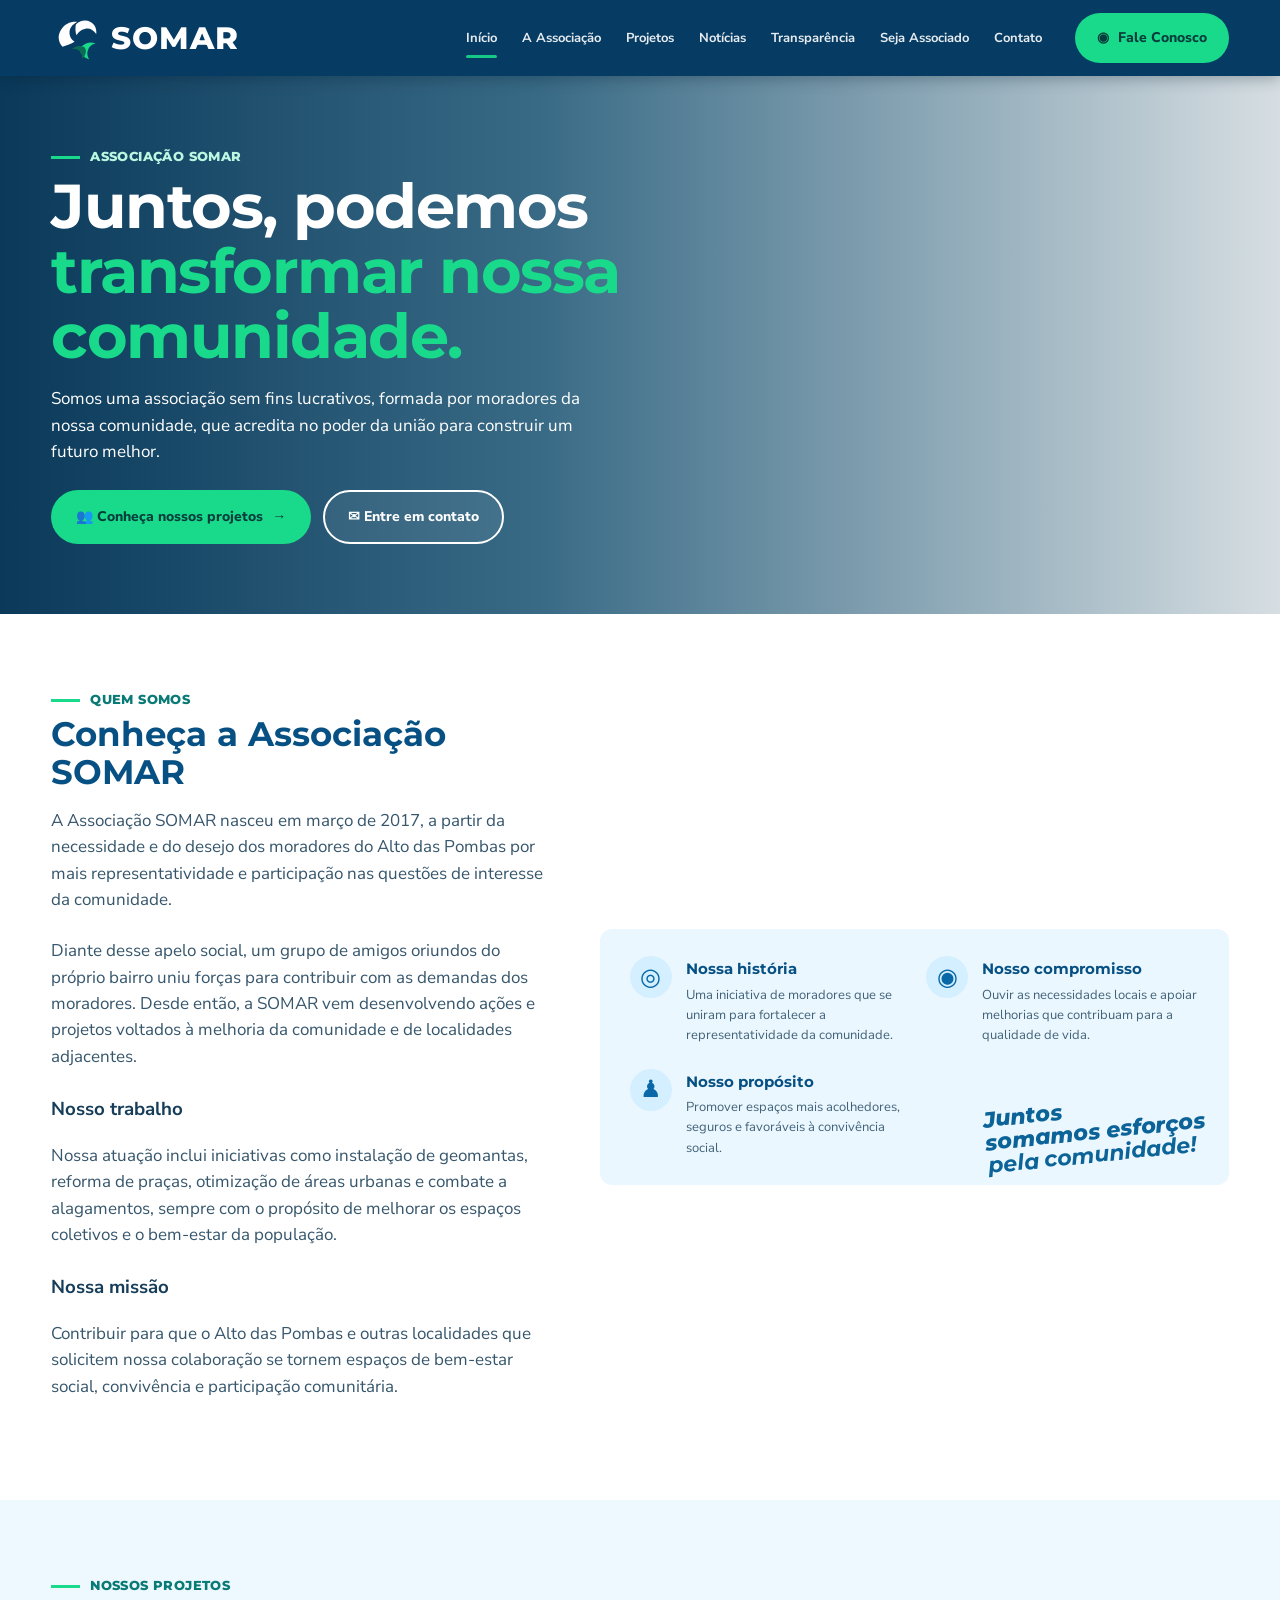
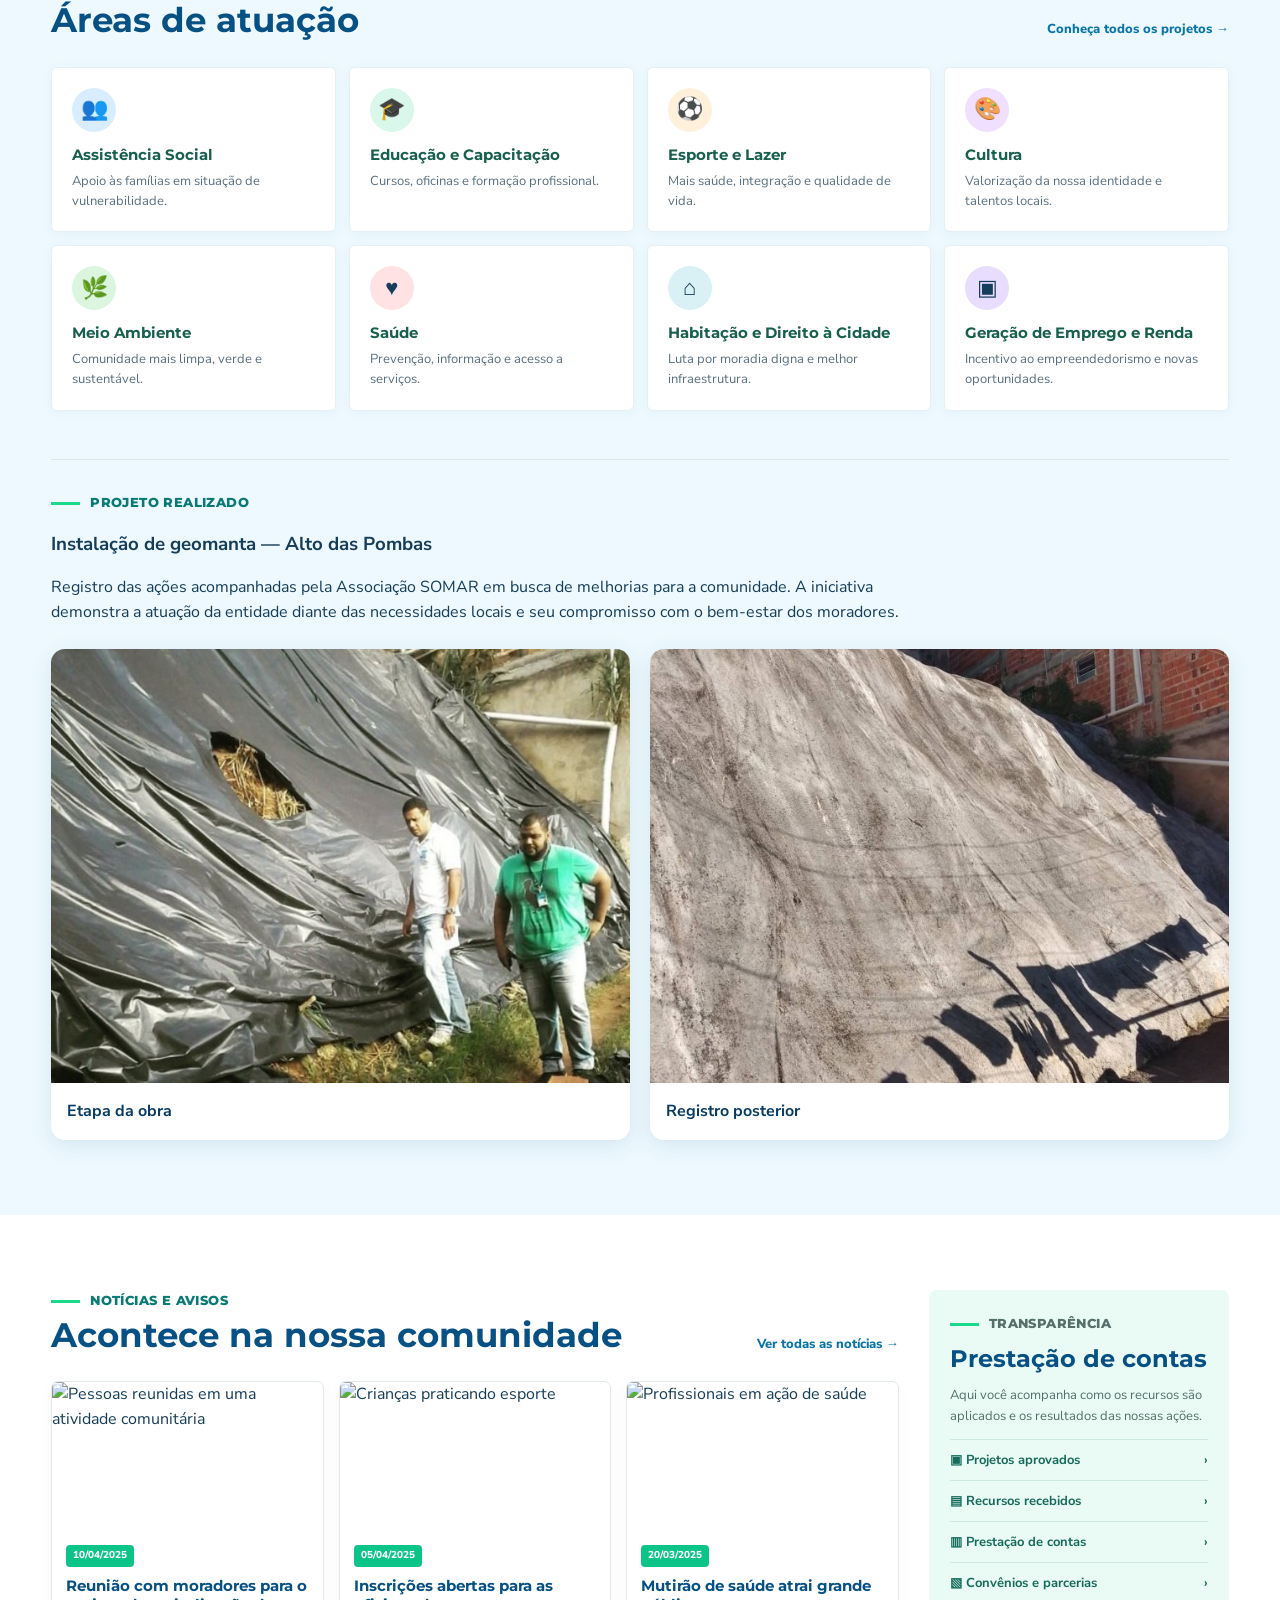
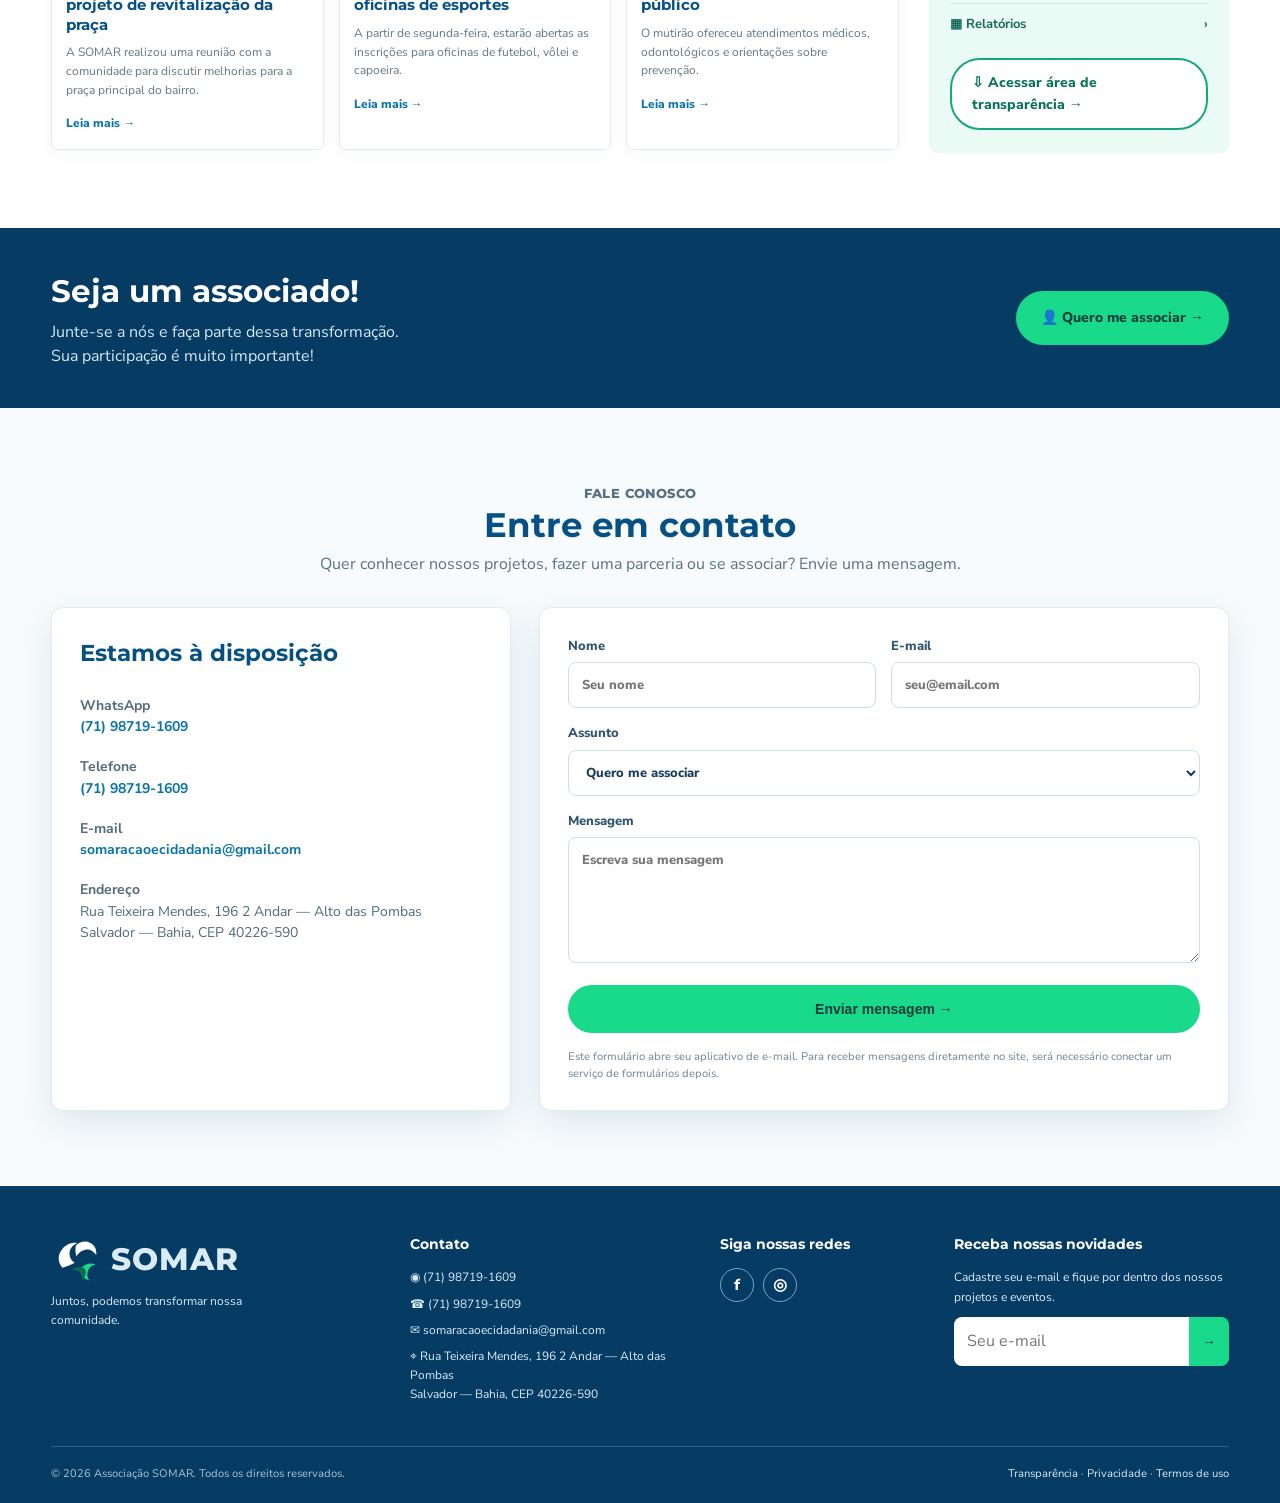
==== index[1].html @ 8355a93c "Add files via upload" ====
<!DOCTYPE html>
<html lang="pt-BR">
<head>
  <meta charset="UTF-8">
  <meta name="viewport" content="width=device-width, initial-scale=1.0">
  <meta name="description" content="Associação SOMAR — juntos, podemos transformar nossa comunidade.">
  <meta name="theme-color" content="#063b63">
  <title>Associação SOMAR | Juntos, podemos transformar nossa comunidade</title>
  <link rel="preconnect" href="https://fonts.googleapis.com">
  <link rel="preconnect" href="https://fonts.gstatic.com" crossorigin>
  <link href="https://fonts.googleapis.com/css2?family=Montserrat:wght@400;500;600;700;800&family=Nunito+Sans:wght@400;600;700;800&display=swap" rel="stylesheet">
  <link rel="stylesheet" href="style.css">
  <style>
    .geomanta-project { margin-top: 3rem; padding-top: 2rem; border-top: 1px solid #dce7e9; }
    .geomanta-project h3 { margin-bottom: .75rem; }
    .geomanta-description { max-width: 850px; margin-bottom: 1.5rem; }
    .geomanta-gallery { display: grid; grid-template-columns: repeat(2, minmax(0, 1fr)); gap: 1.25rem; margin-top: 1.25rem; }
    .geomanta-gallery figure { margin: 0; overflow: hidden; border-radius: 14px; background: #fff; box-shadow: 0 6px 22px rgba(6, 59, 99, .10); }
    .geomanta-gallery img { display: block; width: 100%; aspect-ratio: 4 / 3; object-fit: cover; }
    .geomanta-gallery figcaption { padding: 1rem; font-weight: 700; color: #063b63; }
    @media (max-width: 640px) { .geomanta-gallery { grid-template-columns: 1fr; } }
  </style>
</head>
<body>
  <a class="skip-link" href="#conteudo">Pular para o conteúdo</a>

  <header class="site-header">
    <div class="container nav-wrap">
      <a class="brand" href="#inicio" aria-label="Associação SOMAR - início">
        <span class="brand-mark" aria-hidden="true">
          <svg viewBox="0 0 80 70" role="img">
            <path d="M18 48c-7-8-8-18-2-27 6-9 15-13 25-12-8 4-12 10-12 17 0 6 3 11 8 14-7 4-13 6-19 8Z" fill="#fff"/>
            <path d="M39 13c6-6 15-8 23-4 7 4 10 11 9 19-5-7-11-10-18-8-6 1-10 5-13 10-2-6-2-12-1-17Z" fill="#fff"/>
            <path d="M50 46c6-5 13-6 20-3-6 1-10 5-12 10-2 5-1 10 2 15-8-3-13-8-15-15-1-3 1-5 5-7Z" fill="#19d98a"/>
            <path d="M46 47c-5-1-10 1-13 5 5-1 9 0 12 3 3 3 4 7 4 12 5-5 7-11 5-16-1-3-4-4-8-4Z" fill="#0b6b54"/>
          </svg>
        </span>
        <span class="brand-word">SOMAR</span>
      </a>

      <button class="menu-toggle" type="button" aria-label="Abrir menu" aria-expanded="false">
        <span></span><span></span><span></span>
      </button>

      <nav class="main-nav" aria-label="Navegação principal">
        <a class="active" href="#inicio">Início</a>
        <a href="#associacao">A Associação</a>
        <a href="#projetos">Projetos</a>
        <a href="#noticias">Notícias</a>
        <a href="#transparencia">Transparência</a>
        <a href="#associado">Seja Associado</a>
        <a href="#contato">Contato</a>
      </nav>

      <a class="btn btn-primary nav-whatsapp" href="https://wa.me/5571987191609" target="_blank" rel="noopener">
        <span>◉</span> Fale Conosco
      </a>
    </div>
  </header>

  <main id="conteudo">
    <section id="inicio" class="hero">
      <div class="hero-bg" role="img" aria-label="Pessoas da comunidade juntas"></div>
      <div class="hero-overlay"></div>
      <div class="container hero-content">
        <p class="eyebrow light">ASSOCIAÇÃO SOMAR</p>
        <h1>Juntos, podemos<br><span>transformar nossa comunidade.</span></h1>
        <p class="hero-copy">Somos uma associação sem fins lucrativos, formada por moradores da nossa comunidade, que acredita no poder da união para construir um futuro melhor.</p>
        <div class="hero-actions">
          <a class="btn btn-primary btn-large" href="#projetos">👥 Conheça nossos projetos <span>→</span></a>
          <a class="btn btn-outline-light btn-large" href="#contato">✉ Entre em contato</a>
        </div>
      </div>
    </section>

    <section id="associacao" class="section intro-section">
      <div class="container intro-grid">
        <div class="about-copy">
          <p class="eyebrow">QUEM SOMOS</p>
          <h2>Conheça a Associação SOMAR</h2>
          <p>A Associação SOMAR nasceu em março de 2017, a partir da necessidade e do desejo dos moradores do Alto das Pombas por mais representatividade e participação nas questões de interesse da comunidade.</p>
          <p>Diante desse apelo social, um grupo de amigos oriundos do próprio bairro uniu forças para contribuir com as demandas dos moradores. Desde então, a SOMAR vem desenvolvendo ações e projetos voltados à melhoria da comunidade e de localidades adjacentes.</p>
          <h3>Nosso trabalho</h3>
          <p>Nossa atuação inclui iniciativas como instalação de geomantas, reforma de praças, otimização de áreas urbanas e combate a alagamentos, sempre com o propósito de melhorar os espaços coletivos e o bem-estar da população.</p>
          <h3>Nossa missão</h3>
          <p>Contribuir para que o Alto das Pombas e outras localidades que solicitem nossa colaboração se tornem espaços de bem-estar social, convivência e participação comunitária.</p>
        </div>

        <div class="mission-card">
          <div class="mission-item">
            <div class="icon-circle">◎</div>
            <div><h3>Nossa história</h3><p>Uma iniciativa de moradores que se uniram para fortalecer a representatividade da comunidade.</p></div>
          </div>
          <div class="mission-item">
            <div class="icon-circle">◉</div>
            <div><h3>Nosso compromisso</h3><p>Ouvir as necessidades locais e apoiar melhorias que contribuam para a qualidade de vida.</p></div>
          </div>
          <div class="mission-item">
            <div class="icon-circle">♟</div>
            <div><h3>Nosso propósito</h3><p>Promover espaços mais acolhedores, seguros e favoráveis à convivência social.</p></div>
          </div>
          <div class="slogan">Juntos<br>somamos esforços<br><strong>pela comunidade!</strong></div>
        </div>
      </div>
    </section>

    <section id="projetos" class="section projects-section">
      <div class="container">
        <div class="section-heading">
          <div><p class="eyebrow">NOSSOS PROJETOS</p><h2>Áreas de atuação</h2></div>
          <a href="#contato" class="text-link">Conheça todos os projetos →</a>
        </div>

        <div class="projects-grid">
          <article class="project-card"><div class="project-icon blue">👥</div><h3>Assistência Social</h3><p>Apoio às famílias em situação de vulnerabilidade.</p></article>
          <article class="project-card"><div class="project-icon green">🎓</div><h3>Educação e Capacitação</h3><p>Cursos, oficinas e formação profissional.</p></article>
          <article class="project-card"><div class="project-icon orange">⚽</div><h3>Esporte e Lazer</h3><p>Mais saúde, integração e qualidade de vida.</p></article>
          <article class="project-card"><div class="project-icon purple">🎨</div><h3>Cultura</h3><p>Valorização da nossa identidade e talentos locais.</p></article>
          <article class="project-card"><div class="project-icon leaf">🌿</div><h3>Meio Ambiente</h3><p>Comunidade mais limpa, verde e sustentável.</p></article>
          <article class="project-card"><div class="project-icon red">♥</div><h3>Saúde</h3><p>Prevenção, informação e acesso a serviços.</p></article>
          <article class="project-card"><div class="project-icon teal">⌂</div><h3>Habitação e Direito à Cidade</h3><p>Luta por moradia digna e melhor infraestrutura.</p></article>
          <article class="project-card"><div class="project-icon violet">▣</div><h3>Geração de Emprego e Renda</h3><p>Incentivo ao empreendedorismo e novas oportunidades.</p></article>
        </div>

        <div class="geomanta-project">
          <p class="eyebrow">PROJETO REALIZADO</p>
          <h3>Instalação de geomanta — Alto das Pombas</h3>
          <p class="geomanta-description">Registro das ações acompanhadas pela Associação SOMAR em busca de melhorias para a comunidade. A iniciativa demonstra a atuação da entidade diante das necessidades locais e seu compromisso com o bem-estar dos moradores.</p>
          <div class="geomanta-gallery">
            <figure>
              <img src="geomanta-etapa-1.jpg" alt="Etapa da obra de instalação de geomanta no Alto das Pombas" loading="lazy">
              <figcaption>Etapa da obra</figcaption>
            </figure>
            <figure>
              <img src="geomanta-etapa-2.jpg" alt="Registro posterior da obra de instalação de geomanta no Alto das Pombas" loading="lazy">
              <figcaption>Registro posterior</figcaption>
            </figure>
          </div>
        </div>
      </div>
    </section>

    <section id="noticias" class="section news-section">
      <div class="container news-layout">
        <div class="news-main">
          <div class="section-heading"><div><p class="eyebrow">NOTÍCIAS E AVISOS</p><h2>Acontece na nossa comunidade</h2></div><a class="text-link" href="#noticias">Ver todas as notícias →</a></div>
          <div class="news-grid">
            <article class="news-card">
              <img src="https://images.unsplash.com/photo-1529156069898-49953e39b3ac?auto=format&fit=crop&w=900&q=80" alt="Pessoas reunidas em uma atividade comunitária">
              <div class="news-body"><time datetime="2025-04-10">10/04/2025</time><h3>Reunião com moradores para o projeto de revitalização da praça</h3><p>A SOMAR realizou uma reunião com a comunidade para discutir melhorias para a praça principal do bairro.</p><a href="#contato">Leia mais →</a></div>
            </article>
            <article class="news-card">
              <img src="https://images.unsplash.com/photo-1553778263-73a83bab9b0c?auto=format&fit=crop&w=900&q=80" alt="Crianças praticando esporte">
              <div class="news-body"><time datetime="2025-04-05">05/04/2025</time><h3>Inscrições abertas para as oficinas de esportes</h3><p>A partir de segunda-feira, estarão abertas as inscrições para oficinas de futebol, vôlei e capoeira.</p><a href="#contato">Leia mais →</a></div>
            </article>
            <article class="news-card">
              <img src="https://images.unsplash.com/photo-1576091160399-112ba8d25d1d?auto=format&fit=crop&w=900&q=80" alt="Profissionais em ação de saúde">
              <div class="news-body"><time datetime="2025-03-20">20/03/2025</time><h3>Mutirão de saúde atrai grande público</h3><p>O mutirão ofereceu atendimentos médicos, odontológicos e orientações sobre prevenção.</p><a href="#contato">Leia mais →</a></div>
            </article>
          </div>
        </div>

        <aside id="transparencia" class="transparency">
          <p class="eyebrow">TRANSPARÊNCIA</p>
          <h2>Prestação de contas</h2>
          <p>Aqui você acompanha como os recursos são aplicados e os resultados das nossas ações.</p>
          <a href="#contato">▣ Projetos aprovados <span>›</span></a>
          <a href="#contato">▤ Recursos recebidos <span>›</span></a>
          <a href="#contato">▥ Prestação de contas <span>›</span></a>
          <a href="#contato">▧ Convênios e parcerias <span>›</span></a>
          <a href="#contato">▦ Relatórios <span>›</span></a>
          <a class="btn btn-outline green-btn" href="#contato">⇩ Acessar área de transparência →</a>
        </aside>
      </div>
    </section>

    <section id="associado" class="join-banner">
      <div class="join-photo" aria-hidden="true"></div>
      <div class="container join-content">
        <div><h2>Seja um associado!</h2><p>Junte-se a nós e faça parte dessa transformação.<br>Sua participação é muito importante!</p></div>
        <a class="btn btn-primary btn-large" href="#contato">👤 Quero me associar →</a>
      </div>
    </section>

    <section id="contato" class="section contact-section">
      <div class="container">
        <div class="section-heading centered"><div><p class="eyebrow">FALE CONOSCO</p><h2>Entre em contato</h2><p>Quer conhecer nossos projetos, fazer uma parceria ou se associar? Envie uma mensagem.</p></div></div>
        <div class="contact-grid">
          <div class="contact-info">
            <h3>Estamos à disposição</h3>
            <p><strong>WhatsApp</strong><br><a href="https://wa.me/5571987191609" target="_blank" rel="noopener">(71) 98719-1609</a></p>
            <p><strong>Telefone</strong><br><a href="tel:+5571987191609">(71) 98719-1609</a></p>
            <p><strong>E-mail</strong><br><a href="mailto:somaracaoecidadania@gmail.com">somaracaoecidadania@gmail.com</a></p>
            <p><strong>Endereço</strong><br>Rua Teixeira Mendes, 196 2 Andar — Alto das Pombas<br>Salvador — Bahia, CEP 40226-590</p>
          </div>
          <form class="contact-form" id="contactForm">
            <label>Nome<input name="nome" type="text" required placeholder="Seu nome"></label>
            <label>E-mail<input name="email" type="email" required placeholder="seu@email.com"></label>
            <label>Assunto<select name="assunto"><option>Quero me associar</option><option>Conhecer projetos</option><option>Parceria</option><option>Imprensa</option><option>Outro assunto</option></select></label>
            <label>Mensagem<textarea name="mensagem" rows="5" required placeholder="Escreva sua mensagem"></textarea></label>
            <button class="btn btn-primary btn-large" type="submit">Enviar mensagem →</button>
            <p class="form-note">Este formulário abre seu aplicativo de e-mail. Para receber mensagens diretamente no site, será necessário conectar um serviço de formulários depois.</p>
          </form>
        </div>
      </div>
    </section>
  </main>

  <footer class="site-footer">
    <div class="container footer-grid">
      <div class="footer-brand">
        <a class="brand" href="#inicio"><span class="brand-mark"><svg viewBox="0 0 80 70"><path d="M18 48c-7-8-8-18-2-27 6-9 15-13 25-12-8 4-12 10-12 17 0 6 3 11 8 14-7 4-13 6-19 8Z" fill="#fff"/><path d="M39 13c6-6 15-8 23-4 7 4 10 11 9 19-5-7-11-10-18-8-6 1-10 5-13 10-2-6-2-12-1-17Z" fill="#fff"/><path d="M50 46c6-5 13-6 20-3-6 1-10 5-12 10-2 5-1 10 2 15-8-3-13-8-15-15-1-3 1-5 5-7Z" fill="#19d98a"/><path d="M46 47c-5-1-10 1-13 5 5-1 9 0 12 3 3 3 4 7 4 12 5-5 7-11 5-16-1-3-4-4-8-4Z" fill="#0b6b54"/></svg></span><span class="brand-word">SOMAR</span></a>
        <p>Juntos, podemos transformar nossa comunidade.</p>
      </div>
      <div><h4>Contato</h4><p>◉ <a href="https://wa.me/5571987191609" target="_blank" rel="noopener">(71) 98719-1609</a></p><p>☎ <a href="tel:+5571987191609">(71) 98719-1609</a></p><p>✉ <a href="mailto:somaracaoecidadania@gmail.com">somaracaoecidadania@gmail.com</a></p><p>⌖ Rua Teixeira Mendes, 196 2 Andar — Alto das Pombas<br>Salvador — Bahia, CEP 40226-590</p></div>
      <div><h4>Siga nossas redes</h4><div class="socials"><a href="https://www.facebook.com/somar.altodaspombas" target="_blank" rel="noopener" aria-label="Facebook">f</a><a href="https://www.instagram.com/somaracaoecidadania/" target="_blank" rel="noopener" aria-label="Instagram">◎</a></div></div>
      <div><h4>Receba nossas novidades</h4><p>Cadastre seu e-mail e fique por dentro dos nossos projetos e eventos.</p><form class="newsletter" id="newsletter"><input type="email" required placeholder="Seu e-mail"><button type="submit" aria-label="Cadastrar">→</button></form></div>
    </div>
    <div class="container footer-bottom"><span>© <span id="year"></span> Associação SOMAR. Todos os direitos reservados.</span><span><a href="#">Transparência</a> · <a href="#">Privacidade</a> · <a href="#">Termos de uso</a></span></div>
  </footer>

  <script src="script.js"></script>
</body>
</html>
---- style.css ----
:root{
  --navy:#063b63;--navy2:#082f50;--blue:#0868a8;--green:#19d98a;--green2:#0cb875;
  --sky:#eaf7ff;--text:#163d59;--muted:#587286;--white:#fff;--line:#d8e7ee;
  --shadow:0 12px 35px rgba(4,46,76,.10);--radius:14px;
}
*{box-sizing:border-box}html{scroll-behavior:smooth}body{margin:0;font-family:"Nunito Sans",Arial,sans-serif;color:var(--text);background:#fff;line-height:1.55}a{color:inherit;text-decoration:none}img{display:block;max-width:100%}.container{width:min(1180px,92%);margin:auto}
.skip-link{position:fixed;left:15px;top:-60px;background:#fff;padding:10px 14px;z-index:1000}.skip-link:focus{top:10px}
.site-header{height:76px;background:var(--navy);color:#fff;position:sticky;top:0;z-index:50;box-shadow:0 2px 15px #001c2d55}.nav-wrap{height:76px;display:flex;align-items:center;gap:28px}.brand{display:flex;align-items:center;gap:9px;flex-shrink:0}.brand-mark{width:51px;height:51px;display:inline-flex}.brand-mark svg{width:100%;height:100%}.brand-word{font-family:Montserrat,sans-serif;font-size:31px;font-weight:800;letter-spacing:1px}.main-nav{display:flex;align-items:center;justify-content:center;gap:25px;margin-left:auto}.main-nav a{font-size:13px;font-weight:700;opacity:.9;padding:27px 0;position:relative;white-space:nowrap}.main-nav a:after{content:"";position:absolute;left:0;right:0;bottom:17px;height:3px;border-radius:3px;background:var(--green);transform:scaleX(0);transition:.2s}.main-nav a:hover:after,.main-nav a.active:after{transform:scaleX(1)}.nav-whatsapp{margin-left:5px;white-space:nowrap}.menu-toggle{display:none;background:none;border:0;color:#fff;width:42px;height:42px}.menu-toggle span{display:block;width:24px;height:2px;background:#fff;margin:5px auto}
.btn{display:inline-flex;align-items:center;justify-content:center;gap:9px;border-radius:30px;padding:12px 20px;font-weight:800;font-size:14px;transition:.2s;border:2px solid transparent;cursor:pointer}.btn:hover{transform:translateY(-2px)}.btn-primary{background:var(--green);color:#063d3c}.btn-primary:hover{background:#35e59c}.btn-outline{border-color:#0b5d8d;color:#075078;background:#fff}.btn-outline-light{border-color:#fff;color:#fff;background:#ffffff12}.btn-large{padding:14px 23px}
.hero{min-height:520px;position:relative;display:flex;align-items:center;color:#fff;overflow:hidden}.hero-bg{position:absolute;inset:0;background-image:url("https://images.unsplash.com/photo-1531206715517-5c0ba140b2b8?auto=format&fit=crop&w=1900&q=85");background-size:cover;background-position:center}.hero-overlay{position:absolute;inset:0;background:linear-gradient(90deg,rgba(0,49,83,.96) 0%,rgba(0,64,99,.78) 42%,rgba(0,50,75,.16) 100%)}.hero-content{position:relative;padding:70px 0;z-index:1}.eyebrow{font-family:Montserrat,sans-serif;font-size:13px;font-weight:800;letter-spacing:.4px;color:#0a7a76;margin:0 0 7px}.eyebrow:before{content:"";display:inline-block;width:29px;height:3px;background:var(--green);vertical-align:middle;margin-right:10px}.eyebrow.light{color:#b9f7e1}.hero h1{font-family:Montserrat,sans-serif;font-size:clamp(39px,5vw,62px);line-height:1.05;margin:8px 0 17px;max-width:700px;letter-spacing:-1.5px}.hero h1 span{color:var(--green)}.hero-copy{font-size:17px;max-width:570px;margin:0 0 25px}.hero-actions{display:flex;gap:12px;flex-wrap:wrap}
.section{padding:75px 0}.intro-section{background:#fff}.intro-grid{display:grid;grid-template-columns:1fr 1.25fr;gap:45px;align-items:center}.about-copy h2,.section h2{font-family:Montserrat,sans-serif;color:#075083;font-size:34px;line-height:1.1;margin:5px 0 16px}.about-copy>p:not(.eyebrow){font-size:17px;color:#36566c;max-width:520px;margin-bottom:25px}.mission-card{background:#eaf7ff;border-radius:12px;padding:27px 30px;display:grid;grid-template-columns:1fr 1fr;gap:24px;position:relative;overflow:hidden}.mission-item{display:flex;gap:14px}.icon-circle{width:42px;height:42px;border-radius:50%;background:#d4efff;color:#0968a7;display:grid;place-items:center;font-size:24px;flex-shrink:0}.mission-item h3{font-family:Montserrat,sans-serif;color:#075083;font-size:15px;margin:1px 0 4px}.mission-item p{font-size:13px;color:#426278;margin:0}.slogan{font-family:"Montserrat",sans-serif;font-style:italic;font-weight:800;color:#0c6397;font-size:22px;position:absolute;right:23px;bottom:18px;transform:rotate(-6deg);line-height:1.05}
.projects-section{background:#edf9ff}.section-heading{display:flex;align-items:end;justify-content:space-between;gap:20px;margin-bottom:27px}.section-heading h2{margin:4px 0 0}.text-link{font-size:13px;color:#0874aa;font-weight:800;white-space:nowrap}.projects-grid{display:grid;grid-template-columns:repeat(4,1fr);gap:13px}.project-card{background:#fff;border-radius:6px;padding:20px;min-height:155px;box-shadow:0 2px 12px #083d5b0b;border:1px solid #e6f0f4}.project-icon{width:44px;height:44px;border-radius:50%;display:grid;place-items:center;font-size:22px;margin-bottom:11px}.project-icon.blue{background:#d8edff}.project-icon.green{background:#d9f7ea}.project-icon.orange{background:#fff0dc}.project-icon.purple{background:#f0dfff}.project-icon.leaf{background:#dcf5df}.project-icon.red{background:#ffe2e3}.project-icon.teal{background:#d9f1f4}.project-icon.violet{background:#e8dcff}.project-card h3{margin:0 0 5px;font-family:Montserrat,sans-serif;font-size:15px;color:#17604d}.project-card p{margin:0;font-size:13px;color:#5a7080}
.news-section{background:#fff}.news-layout{display:grid;grid-template-columns:1fr 300px;gap:30px}.news-grid{display:grid;grid-template-columns:repeat(3,1fr);gap:15px}.news-card{border:1px solid #e2e9ed;border-radius:7px;overflow:hidden;background:#fff;box-shadow:0 5px 15px #123e5309}.news-card img{height:145px;width:100%;object-fit:cover}.news-body{padding:14px}.news-body time{display:inline-block;background:#0cc487;color:#fff;border-radius:4px;padding:3px 7px;font-size:10px;font-weight:800}.news-body h3{font-family:Montserrat,sans-serif;color:#075083;font-size:15px;line-height:1.3;margin:9px 0}.news-body p{font-size:12px;color:#617787;margin:0 0 11px}.news-body a{font-size:12px;color:#0873a8;font-weight:800}.transparency{background:#e9fbf4;border-radius:8px;padding:23px 21px;align-self:start}.transparency h2{font-size:24px;margin:3px 0 10px}.transparency>p{font-size:13px;color:#55706b;margin-bottom:13px}.transparency>a:not(.btn){display:flex;justify-content:space-between;border-top:1px solid #cde9dd;padding:10px 0;font-size:13px;font-weight:700;color:#176b5c}.transparency .green-btn{width:100%;margin-top:14px;color:#08725b;border-color:#15a87c}
.join-banner{background:var(--navy);color:#fff;position:relative;overflow:hidden}.join-photo{position:absolute;inset:0;background:url("https://images.unsplash.com/photo-1556761175-b413da4baf72?auto=format&fit=crop&w=1800&q=80") center/cover;opacity:.24}.join-content{position:relative;min-height:180px;display:flex;align-items:center;justify-content:space-between;gap:25px}.join-content h2{font-family:Montserrat,sans-serif;font-size:31px;margin:0 0 5px}.join-content p{margin:0;color:#d5e8f3}
.contact-section{background:#f7fbfd}.centered{justify-content:center;text-align:center}.centered .eyebrow:before{display:none}.centered h2{margin-bottom:8px}.centered p{margin:0 auto;color:#5c7180}.contact-grid{display:grid;grid-template-columns:.8fr 1.2fr;gap:28px;margin-top:30px}.contact-info,.contact-form{background:#fff;border:1px solid #e0ebf0;border-radius:12px;padding:28px;box-shadow:var(--shadow)}.contact-info h3{font-family:Montserrat,sans-serif;color:#075083;font-size:23px;margin-top:0}.contact-info p{font-size:14px;margin:18px 0;color:#526b7b}.contact-info a{color:#0873a8;font-weight:700}.contact-form{display:grid;grid-template-columns:1fr 1fr;gap:15px}.contact-form label{font-size:13px;font-weight:800;color:#2e556b}.contact-form label:nth-of-type(3),.contact-form label:nth-of-type(4),.contact-form button,.form-note{grid-column:1/-1}.contact-form input,.contact-form select,.contact-form textarea,.newsletter input{width:100%;margin-top:6px;border:1px solid #cbdde6;border-radius:8px;padding:12px 13px;font:inherit;color:var(--text);background:#fff;outline:none}.contact-form input:focus,.contact-form select:focus,.contact-form textarea:focus{border-color:#10ad7b;box-shadow:0 0 0 3px #10ad7b1c}.contact-form textarea{resize:vertical}.form-note{font-size:11px;color:#71828d;margin:0}
.site-footer{background:#063b63;color:#d9ebf5;padding:48px 0 20px}.footer-grid{display:grid;grid-template-columns:1.3fr 1.1fr .8fr 1.1fr;gap:35px}.footer-brand p{max-width:250px}.site-footer h4{font-family:Montserrat,sans-serif;color:#fff;margin:0 0 13px;font-size:14px}.site-footer p{font-size:12px;line-height:1.6;margin:7px 0}.socials{display:flex;gap:9px}.socials a{width:34px;height:34px;border:1px solid #76a6bf;border-radius:50%;display:grid;place-items:center;color:#fff;font-weight:800}.newsletter{display:flex;margin-top:10px}.newsletter input{border-radius:8px 0 0 8px;border:0;margin:0}.newsletter button{width:45px;border:0;background:var(--green);color:#063b63;font-weight:900;border-radius:0 8px 8px 0}.footer-bottom{border-top:1px solid #2d6080;margin-top:35px;padding-top:18px;display:flex;justify-content:space-between;gap:15px;font-size:11px;color:#a9c5d4}.footer-bottom a{color:#d9ebf5}

@media(max-width:1050px){.main-nav{gap:14px}.main-nav a{font-size:11px}.nav-wrap{gap:14px}.nav-whatsapp{font-size:11px;padding:10px 14px}.projects-grid{grid-template-columns:repeat(2,1fr)}}
@media(max-width:800px){.site-header,.nav-wrap{height:68px}.nav-wrap{position:relative}.main-nav{display:none;position:absolute;top:68px;left:0;right:0;background:var(--navy2);padding:12px 5%;flex-direction:column;align-items:stretch;gap:0;box-shadow:0 15px 25px #001d2d44}.main-nav.open{display:flex}.main-nav a{padding:13px 0;font-size:14px}.main-nav a:after{bottom:6px}.nav-whatsapp{display:none}.menu-toggle{display:block;margin-left:auto}.brand-word{font-size:26px}.brand-mark{width:43px;height:43px}.hero{min-height:610px}.hero-content{padding:90px 0}.hero h1{font-size:42px}.intro-grid,.news-layout,.contact-grid{grid-template-columns:1fr}.mission-card{grid-template-columns:1fr}.slogan{display:none}.news-grid{grid-template-columns:1fr 1fr}.footer-grid{grid-template-columns:1fr 1fr}}
@media(max-width:560px){.hero h1{font-size:35px}.hero-copy{font-size:15px}.hero-actions{flex-direction:column;align-items:stretch}.hero-actions .btn{width:100%}.section{padding:55px 0}.section-heading{align-items:flex-start;flex-direction:column}.projects-grid,.news-grid,.footer-grid,.contact-form{grid-template-columns:1fr}.contact-form label,.contact-form button,.form-note{grid-column:auto}.join-content{padding:38px 0;flex-direction:column;align-items:flex-start}.footer-bottom{flex-direction:column}.about-copy h2,.section h2{font-size:29px}}

.project-feature{margin-top:34px;padding:26px;background:#fff;border:1px solid #dcebf0;border-radius:10px;box-shadow:0 2px 12px #083d5b0b}.project-feature-heading{max-width:820px;margin-bottom:20px}.project-feature-heading h3{font-family:Montserrat,sans-serif;color:#17604d;font-size:22px;margin:6px 0 10px}.project-feature-heading p:last-child{color:#5a7080;font-size:14px;line-height:1.75;margin:0}.project-feature-photos{display:grid;grid-template-columns:repeat(2,minmax(0,1fr));gap:16px}.project-feature-photos figure{margin:0;overflow:hidden;border-radius:8px;background:#edf3f5}.project-feature-photos img{display:block;width:100%;height:320px;object-fit:cover}
.project-feature-photos figcaption{padding:10px 12px;font-size:14px;font-weight:600;color:#174c59}
@media(max-width:560px){.project-feature{padding:17px}.project-feature-photos{grid-template-columns:1fr}.project-feature-photos img{height:auto;aspect-ratio:1/1;object-fit:cover}.project-feature-heading h3{font-size:19px}}
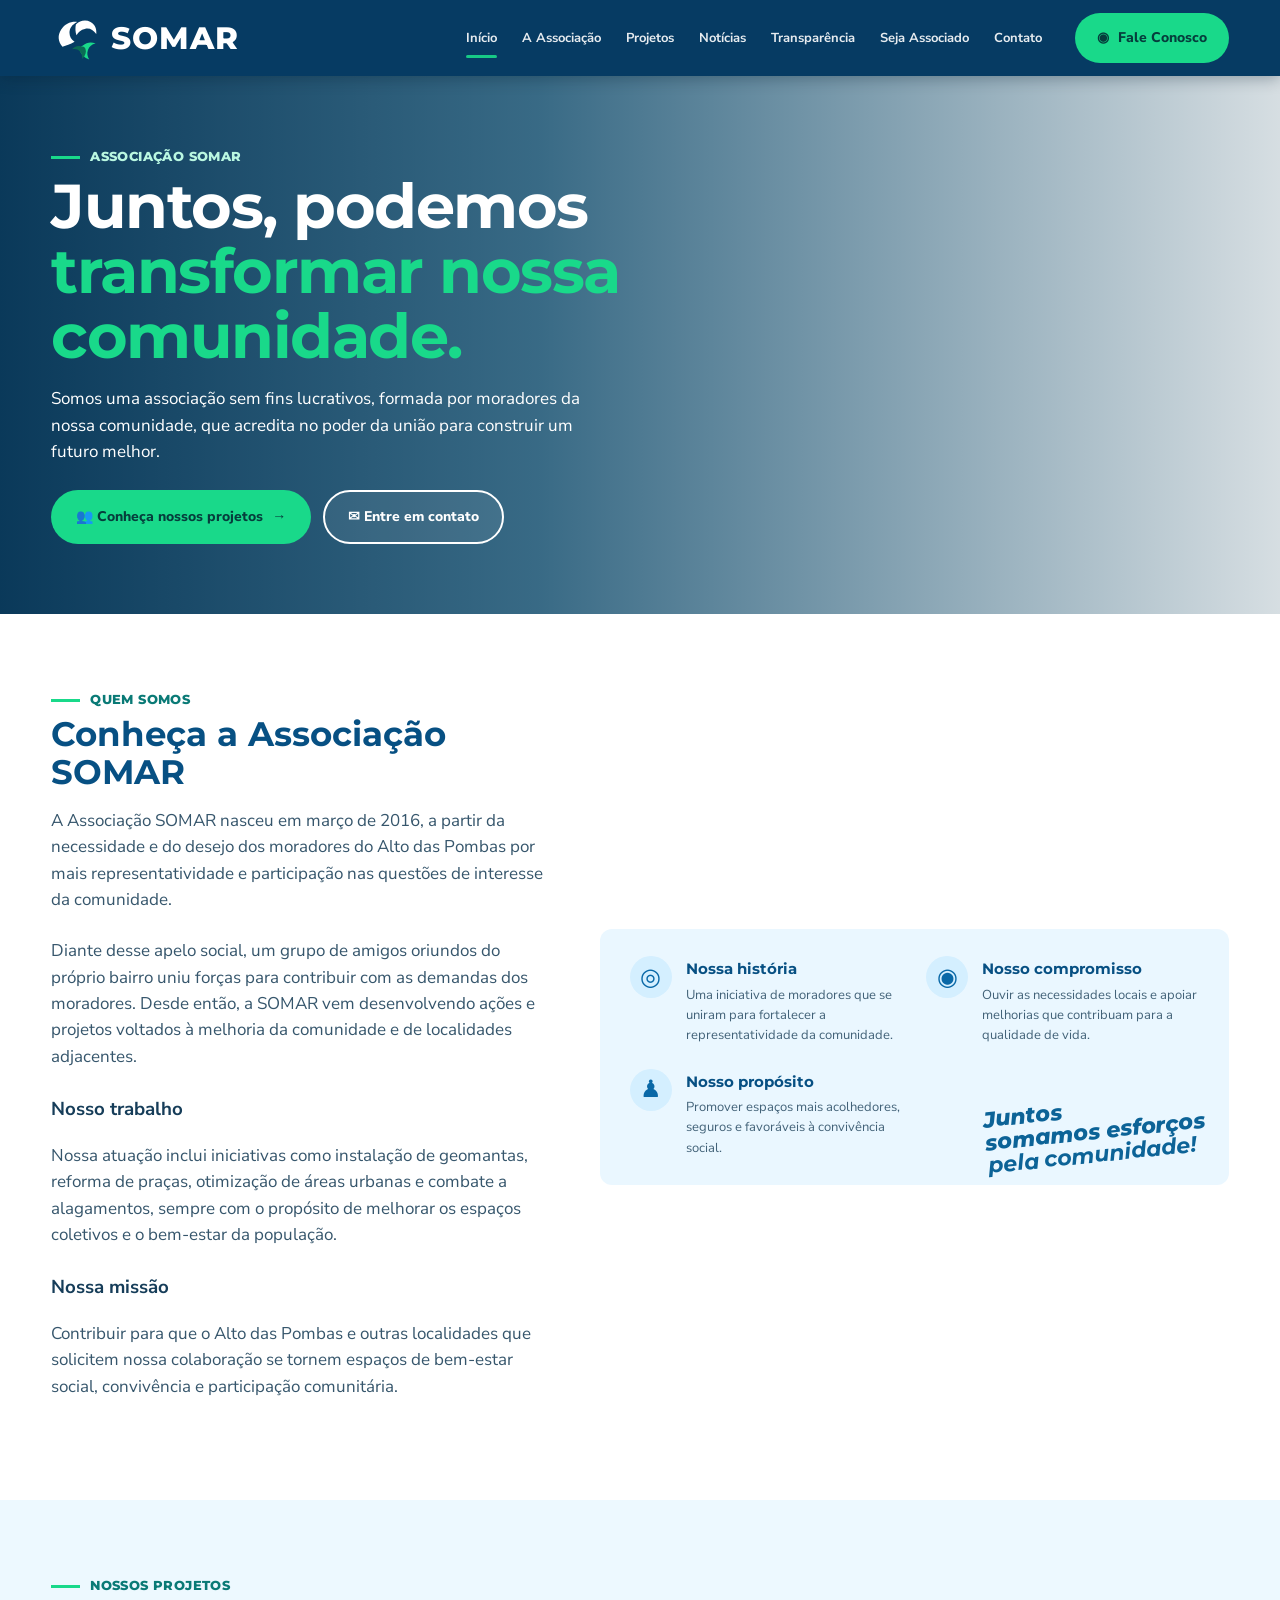
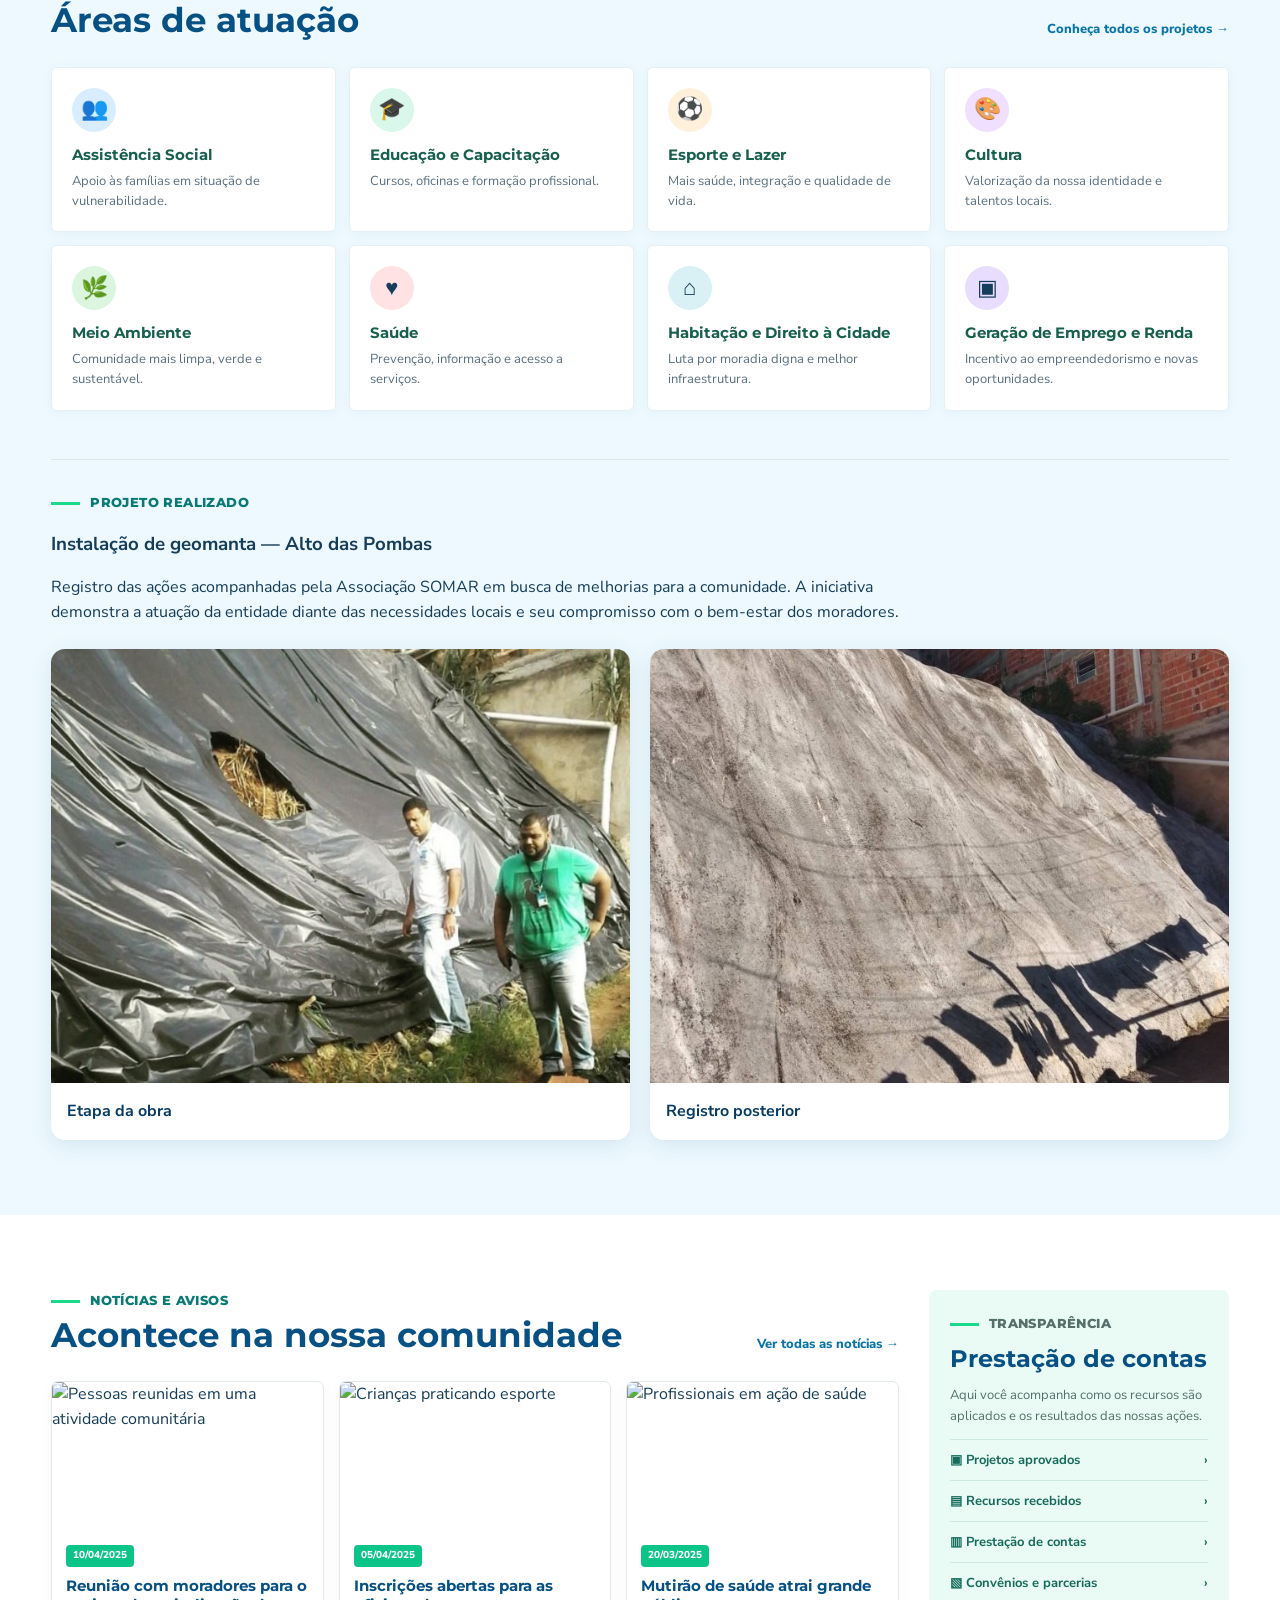
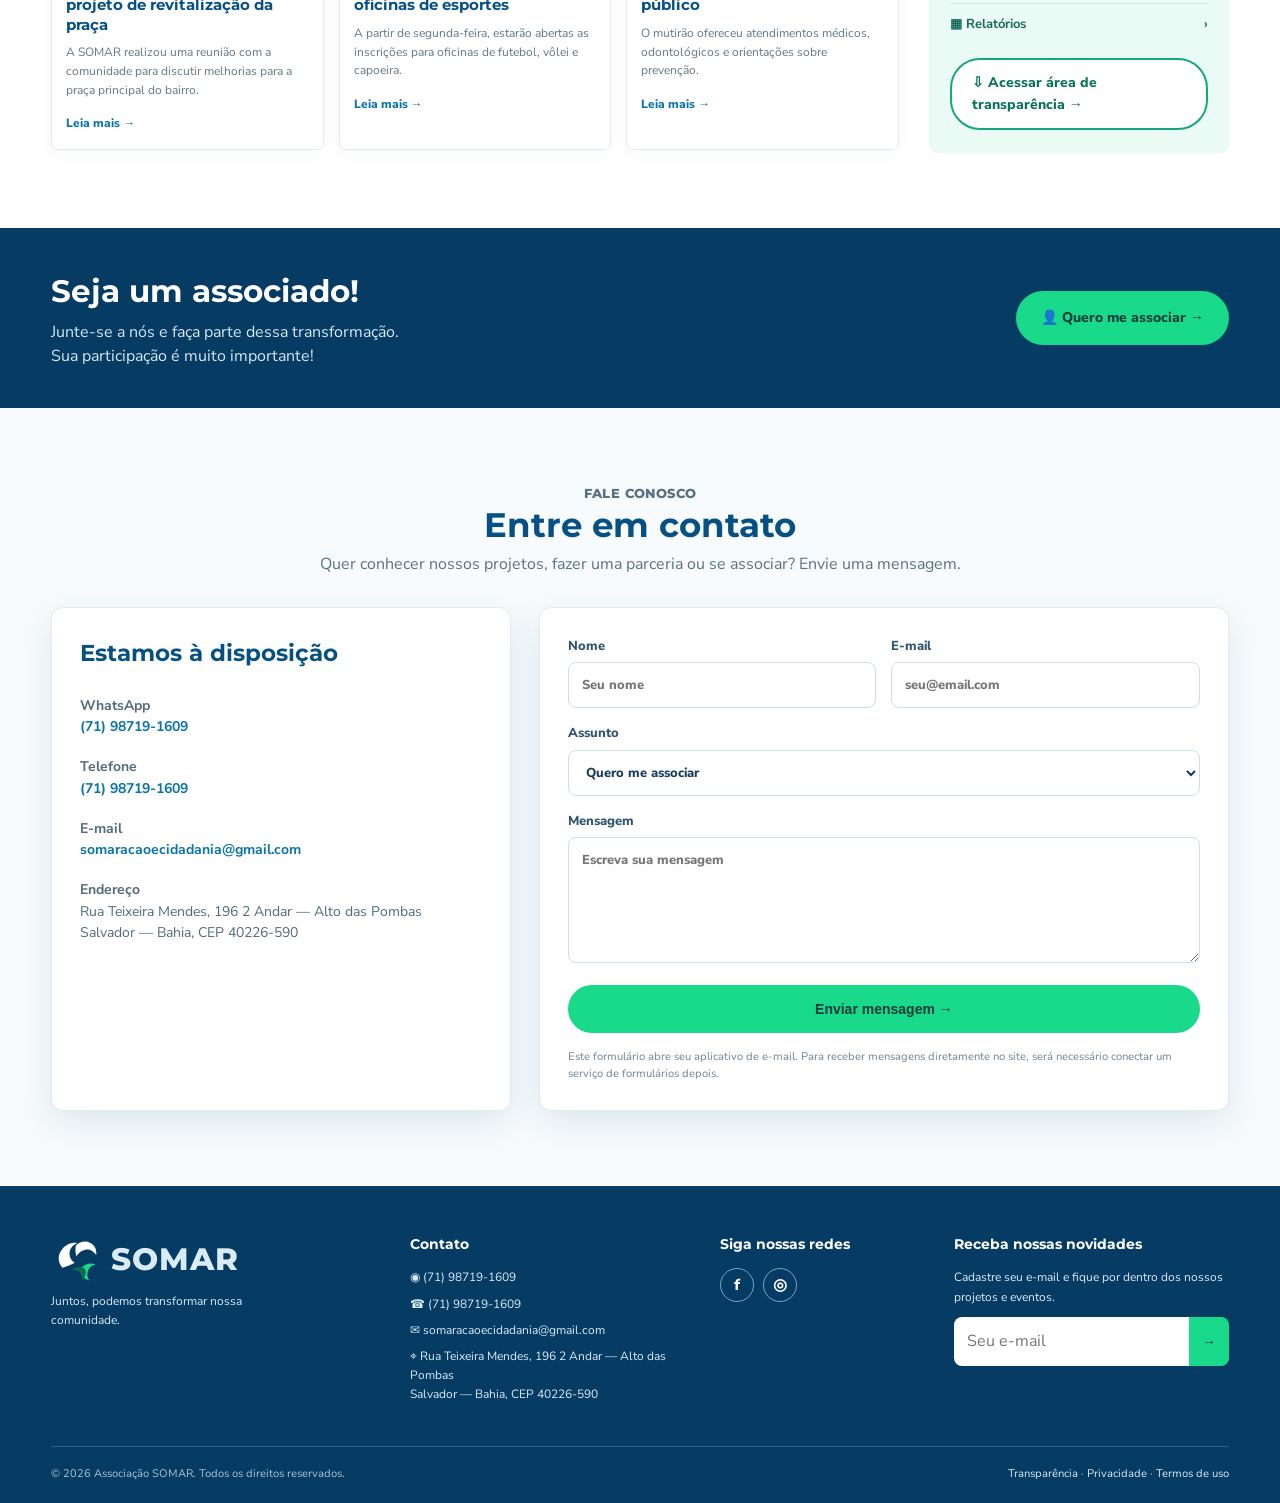
==== commit 5b480c9d: "Update index[1].html" ====
--- a/index[1].html
+++ b/index[1].html
@@ -78,7 +78,7 @@
         <div class="about-copy">
           <p class="eyebrow">QUEM SOMOS</p>
           <h2>Conheça a Associação SOMAR</h2>
-          <p>A Associação SOMAR nasceu em março de 2017, a partir da necessidade e do desejo dos moradores do Alto das Pombas por mais representatividade e participação nas questões de interesse da comunidade.</p>
+          <p>A Associação SOMAR nasceu em março de 2016, a partir da necessidade e do desejo dos moradores do Alto das Pombas por mais representatividade e participação nas questões de interesse da comunidade.</p>
           <p>Diante desse apelo social, um grupo de amigos oriundos do próprio bairro uniu forças para contribuir com as demandas dos moradores. Desde então, a SOMAR vem desenvolvendo ações e projetos voltados à melhoria da comunidade e de localidades adjacentes.</p>
           <h3>Nosso trabalho</h3>
           <p>Nossa atuação inclui iniciativas como instalação de geomantas, reforma de praças, otimização de áreas urbanas e combate a alagamentos, sempre com o propósito de melhorar os espaços coletivos e o bem-estar da população.</p>
@@ -221,4 +221,4 @@
 
   <script src="script.js"></script>
 </body>
-</html>+</html>
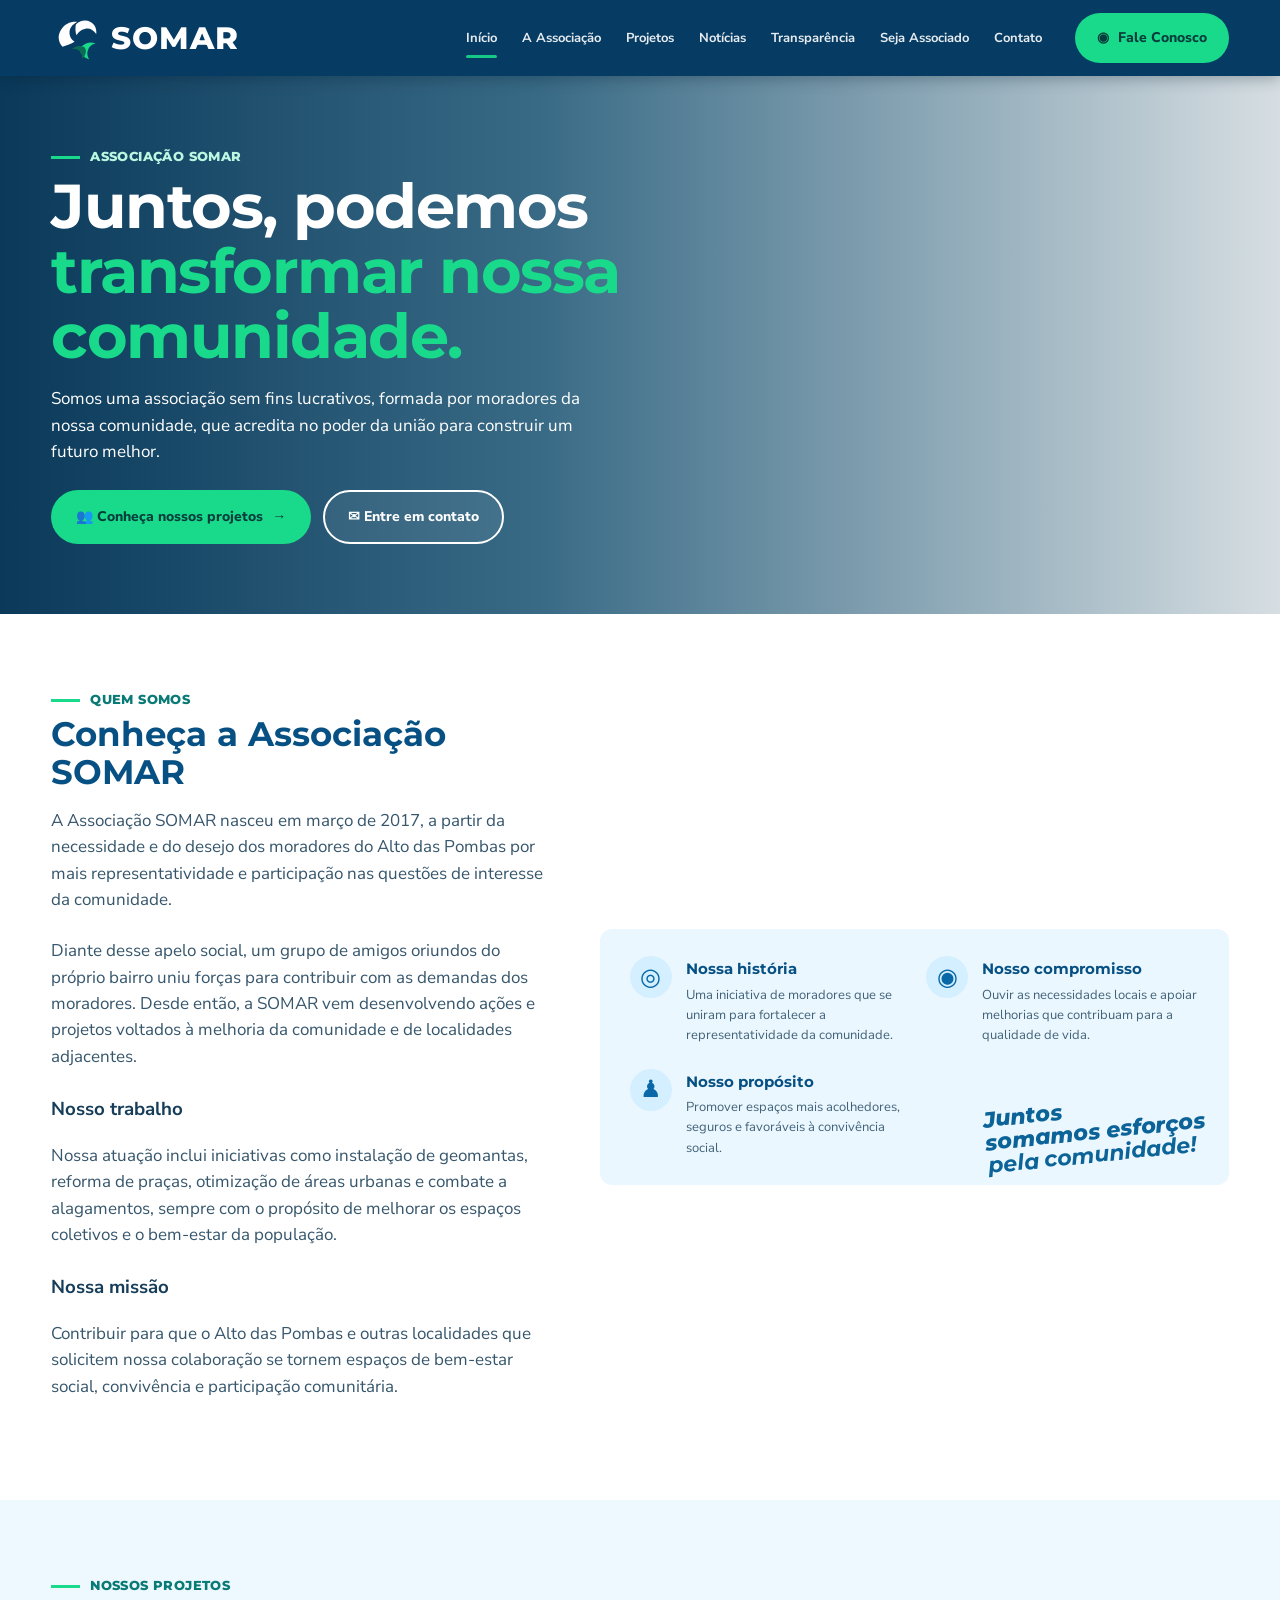
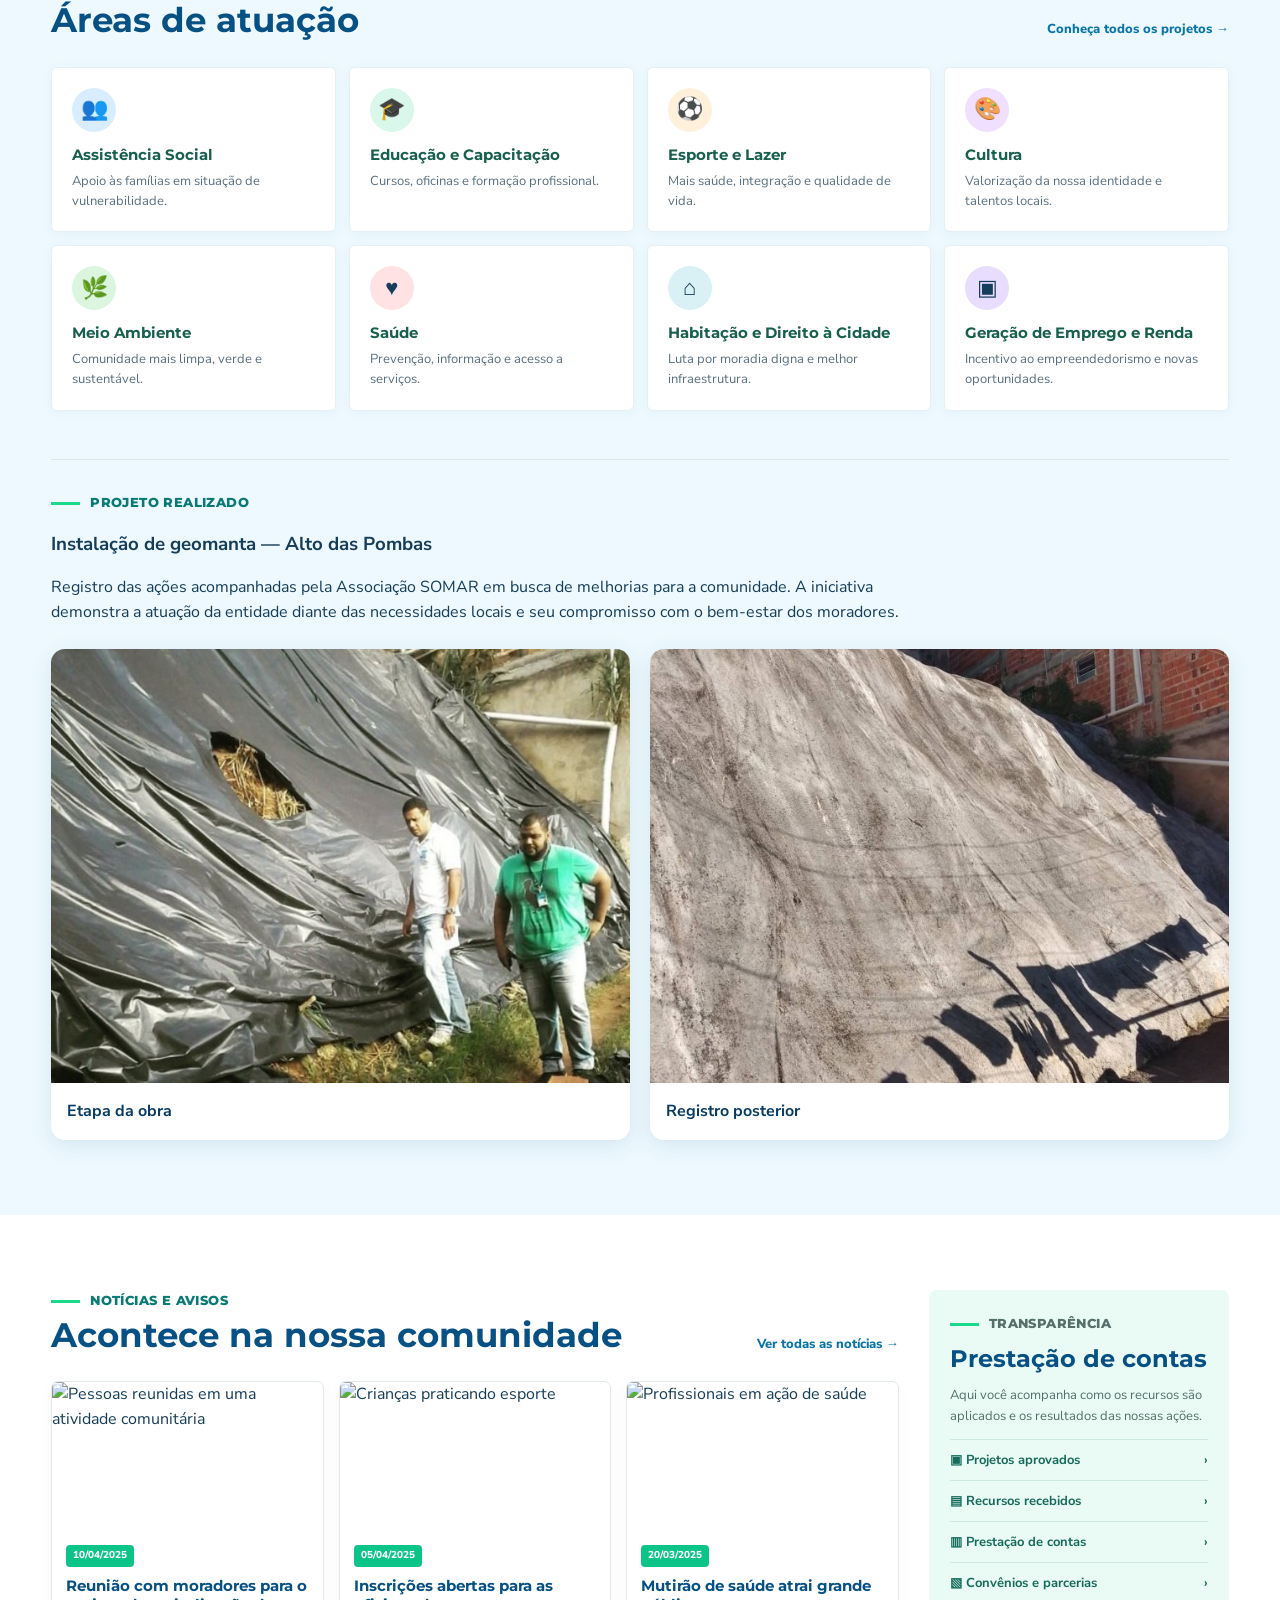
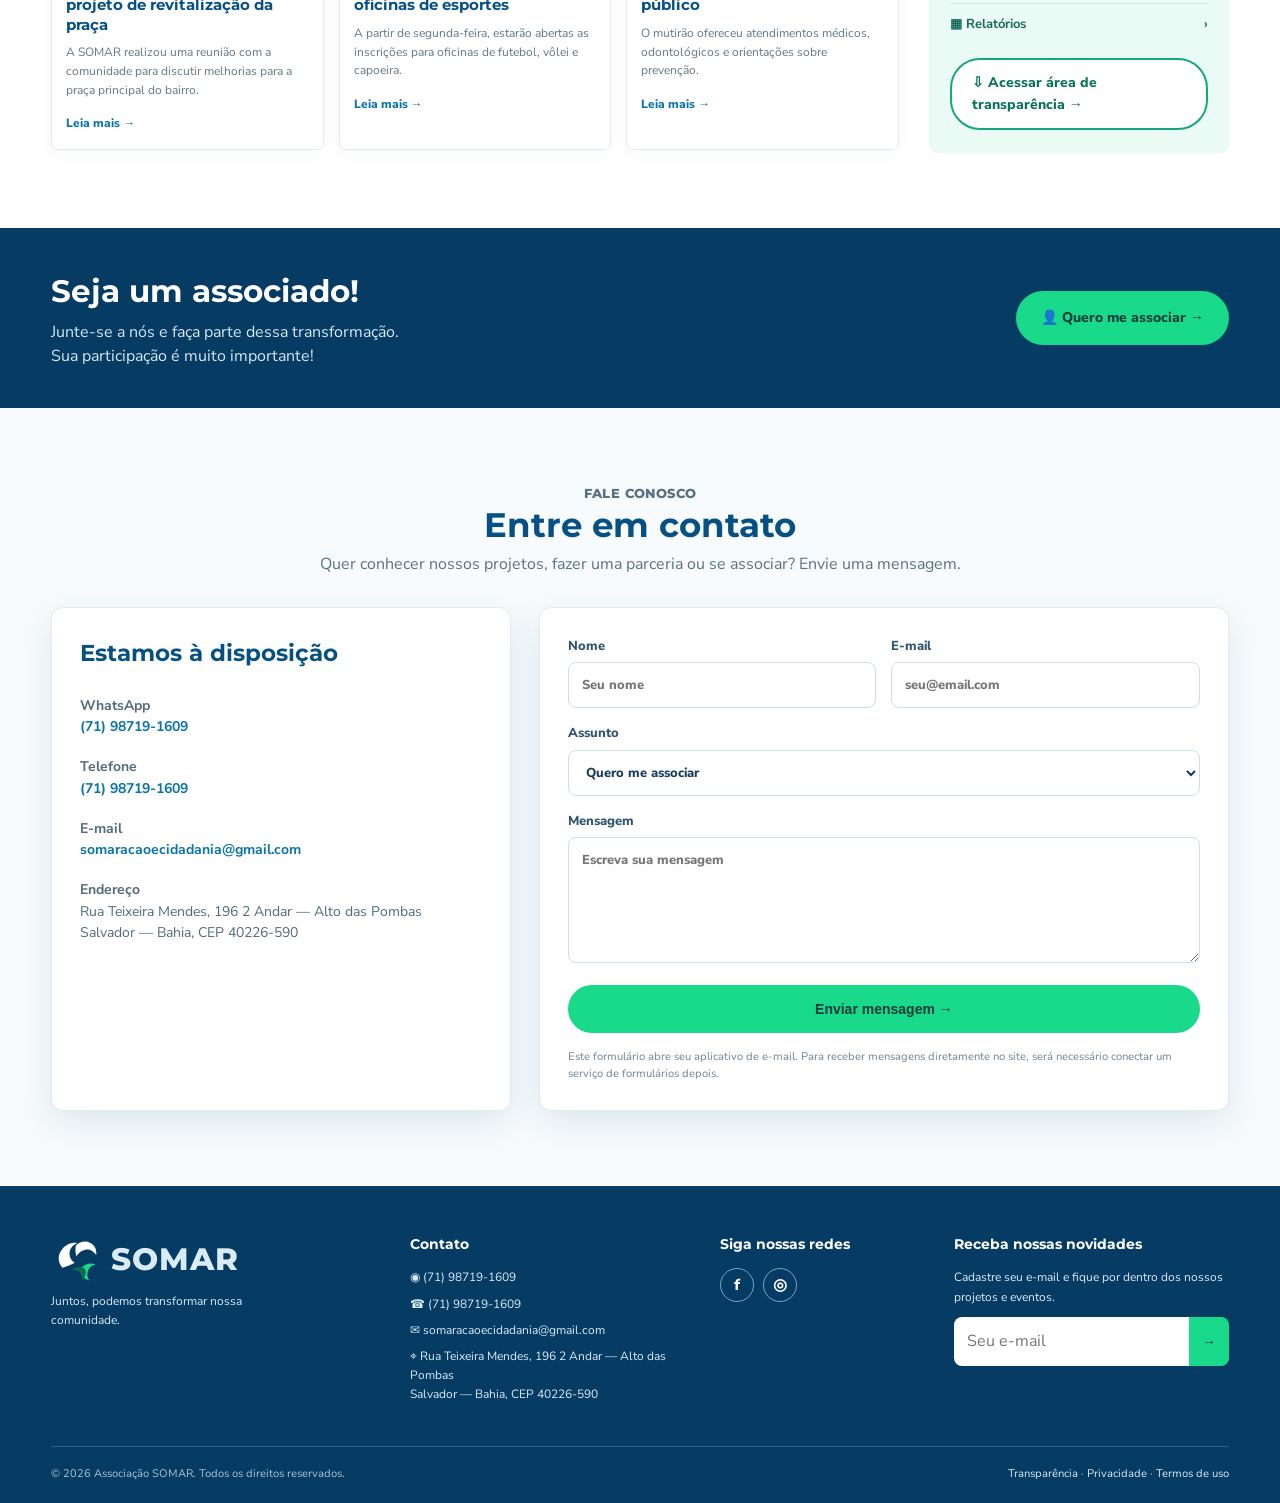
==== commit 8bf918ff: "Update index[1].html" ====
--- a/index[1].html
+++ b/index[1].html
@@ -78,7 +78,7 @@
         <div class="about-copy">
           <p class="eyebrow">QUEM SOMOS</p>
           <h2>Conheça a Associação SOMAR</h2>
-          <p>A Associação SOMAR nasceu em março de 2016, a partir da necessidade e do desejo dos moradores do Alto das Pombas por mais representatividade e participação nas questões de interesse da comunidade.</p>
+          <p>A Associação SOMAR nasceu em março de 2017, a partir da necessidade e do desejo dos moradores do Alto das Pombas por mais representatividade e participação nas questões de interesse da comunidade.</p>
           <p>Diante desse apelo social, um grupo de amigos oriundos do próprio bairro uniu forças para contribuir com as demandas dos moradores. Desde então, a SOMAR vem desenvolvendo ações e projetos voltados à melhoria da comunidade e de localidades adjacentes.</p>
           <h3>Nosso trabalho</h3>
           <p>Nossa atuação inclui iniciativas como instalação de geomantas, reforma de praças, otimização de áreas urbanas e combate a alagamentos, sempre com o propósito de melhorar os espaços coletivos e o bem-estar da população.</p>
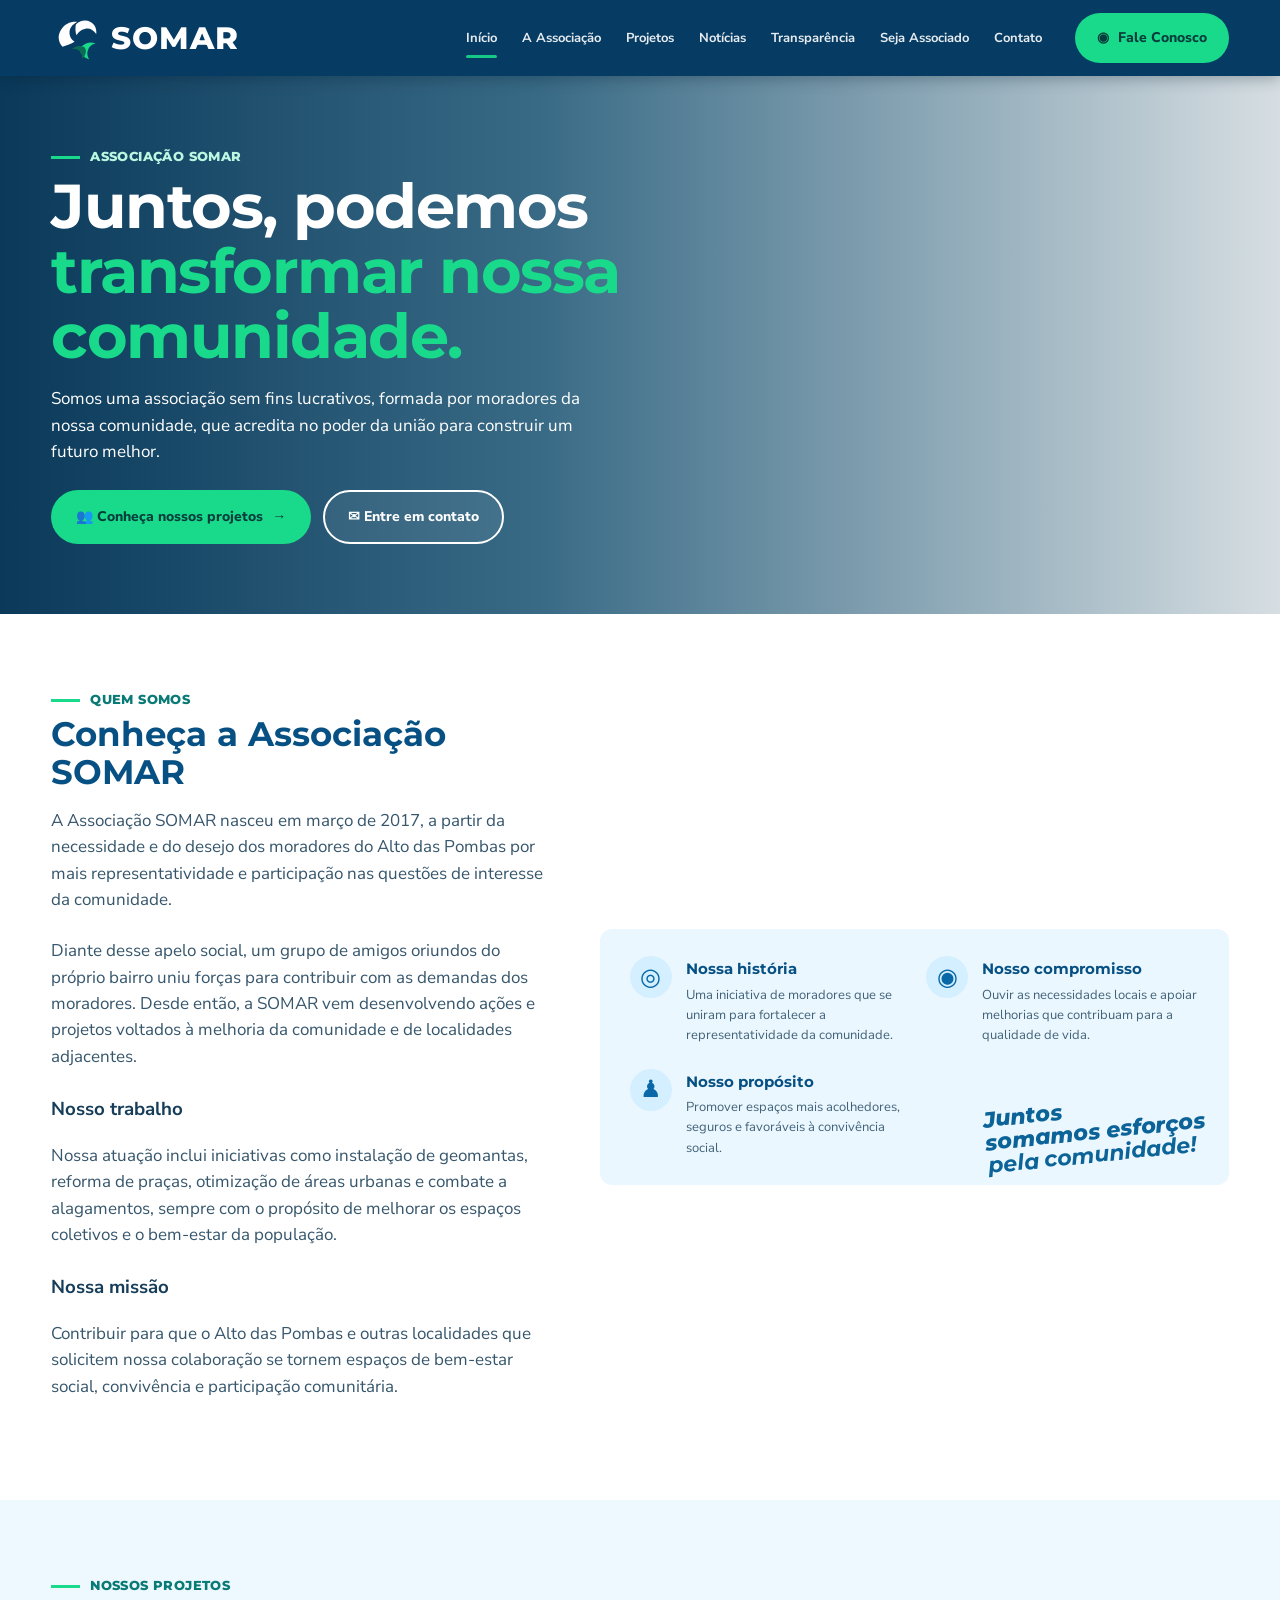
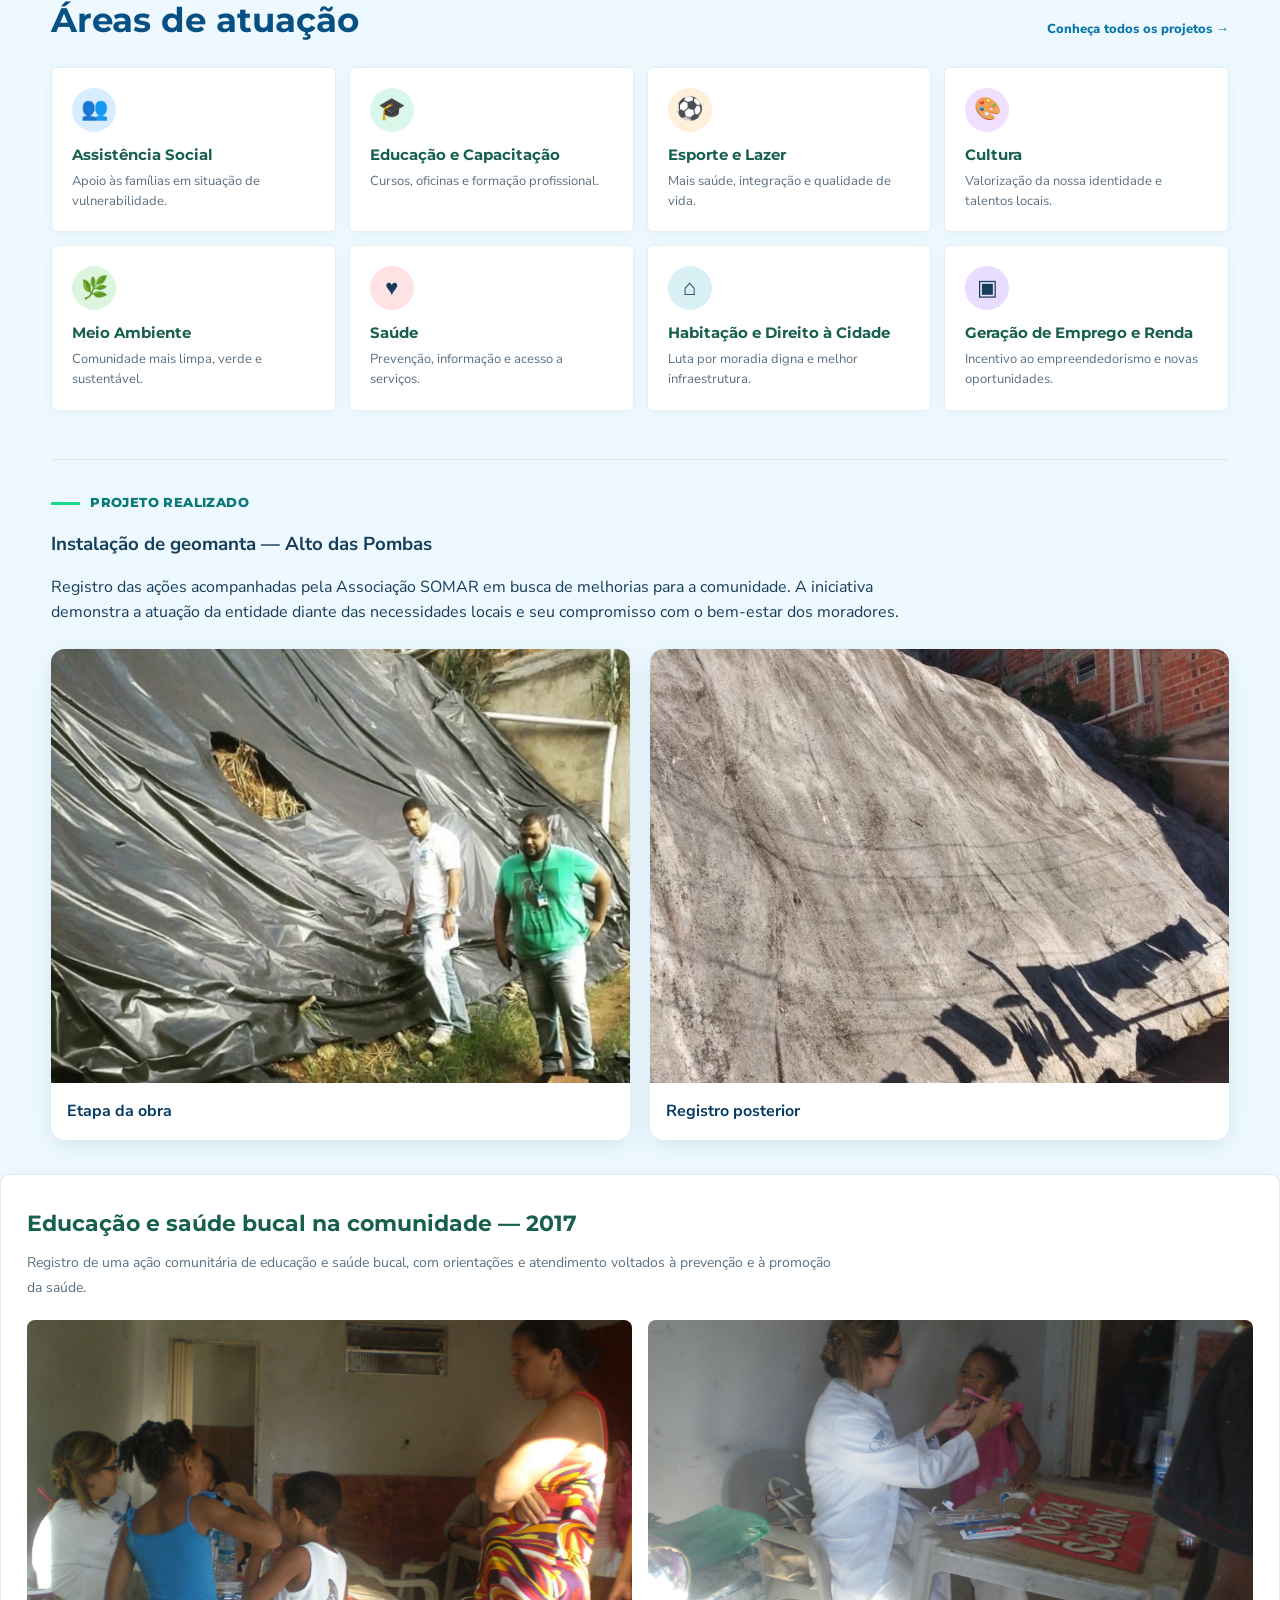
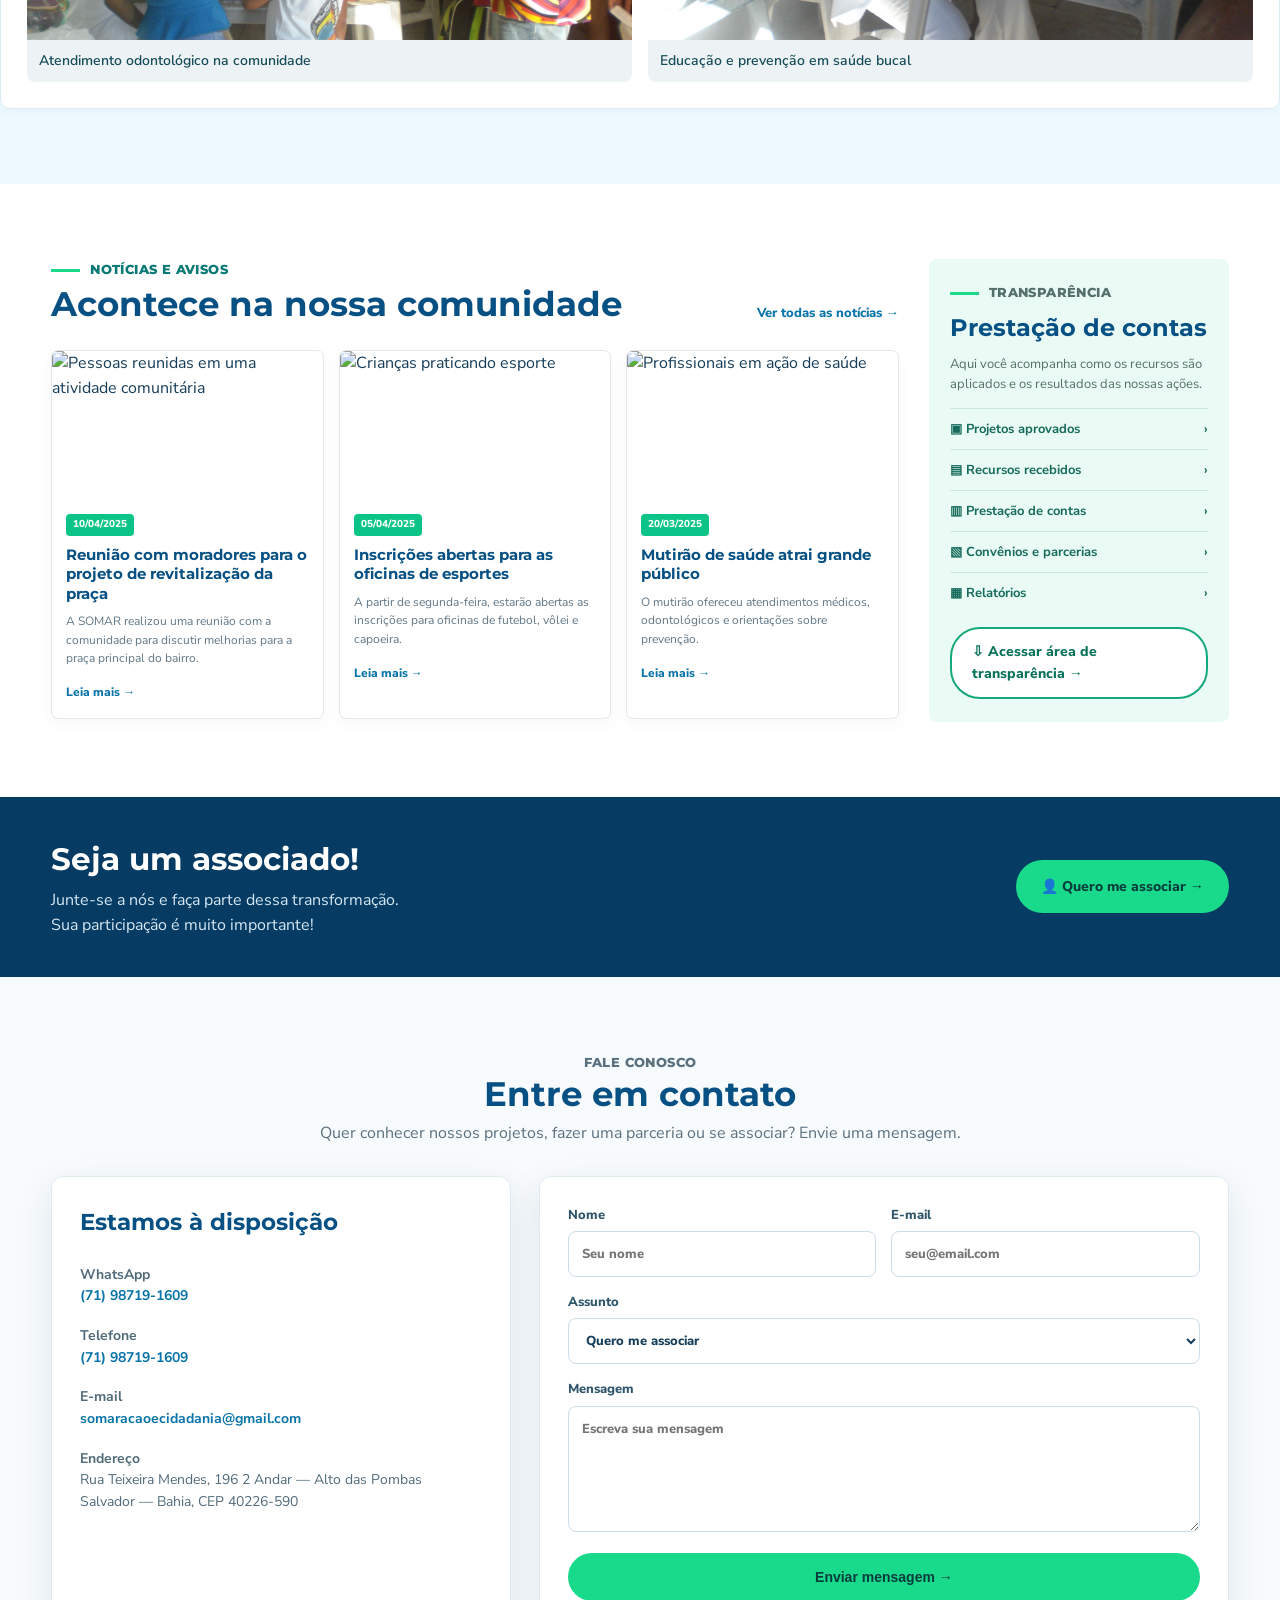
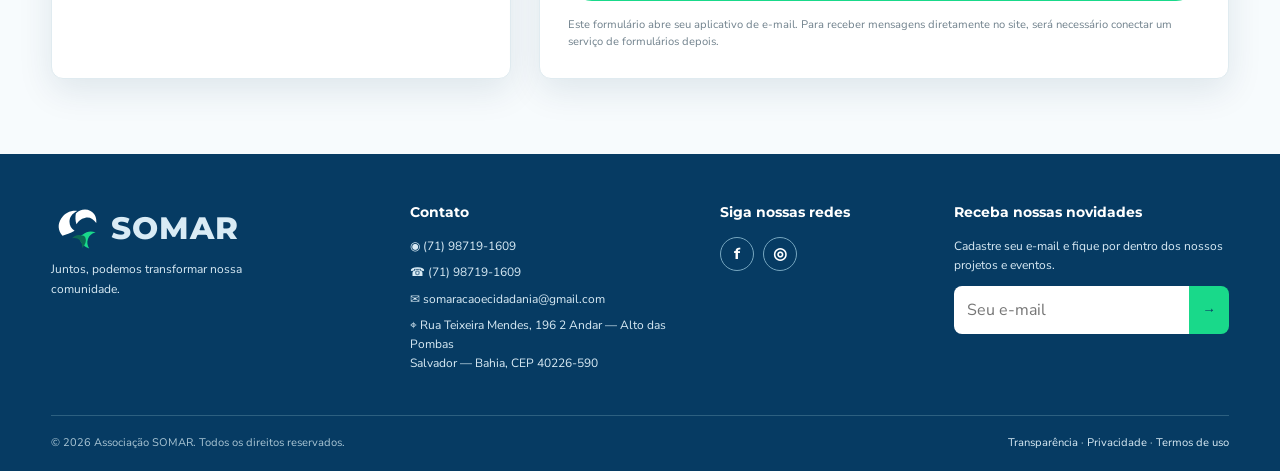
==== commit dce4bab3: "Update index[1].html" ====
--- a/index[1].html
+++ b/index[1].html
@@ -138,6 +138,24 @@
           </div>
         </div>
       </div>
+      
+        <div class="project-feature">
+          <div class="project-feature-heading">
+            <h3>Educação e saúde bucal na comunidade — 2017</h3>
+            <p>Registro de uma ação comunitária de educação e saúde bucal, com orientações e atendimento voltados à prevenção e à promoção da saúde.</p>
+          </div>
+          <div class="project-feature-photos">
+            <figure>
+              <img src="CIMG0028.JPG" alt="Ação de saúde bucal com atendimento odontológico na comunidade">
+              <figcaption>Atendimento odontológico na comunidade</figcaption>
+            </figure>
+            <figure>
+              <img src="CIMG0006.JPG" alt="Atividade de saúde bucal voltada às crianças da comunidade">
+              <figcaption>Educação e prevenção em saúde bucal</figcaption>
+            </figure>
+          </div>
+        </div>
+
     </section>
 
     <section id="noticias" class="section news-section">
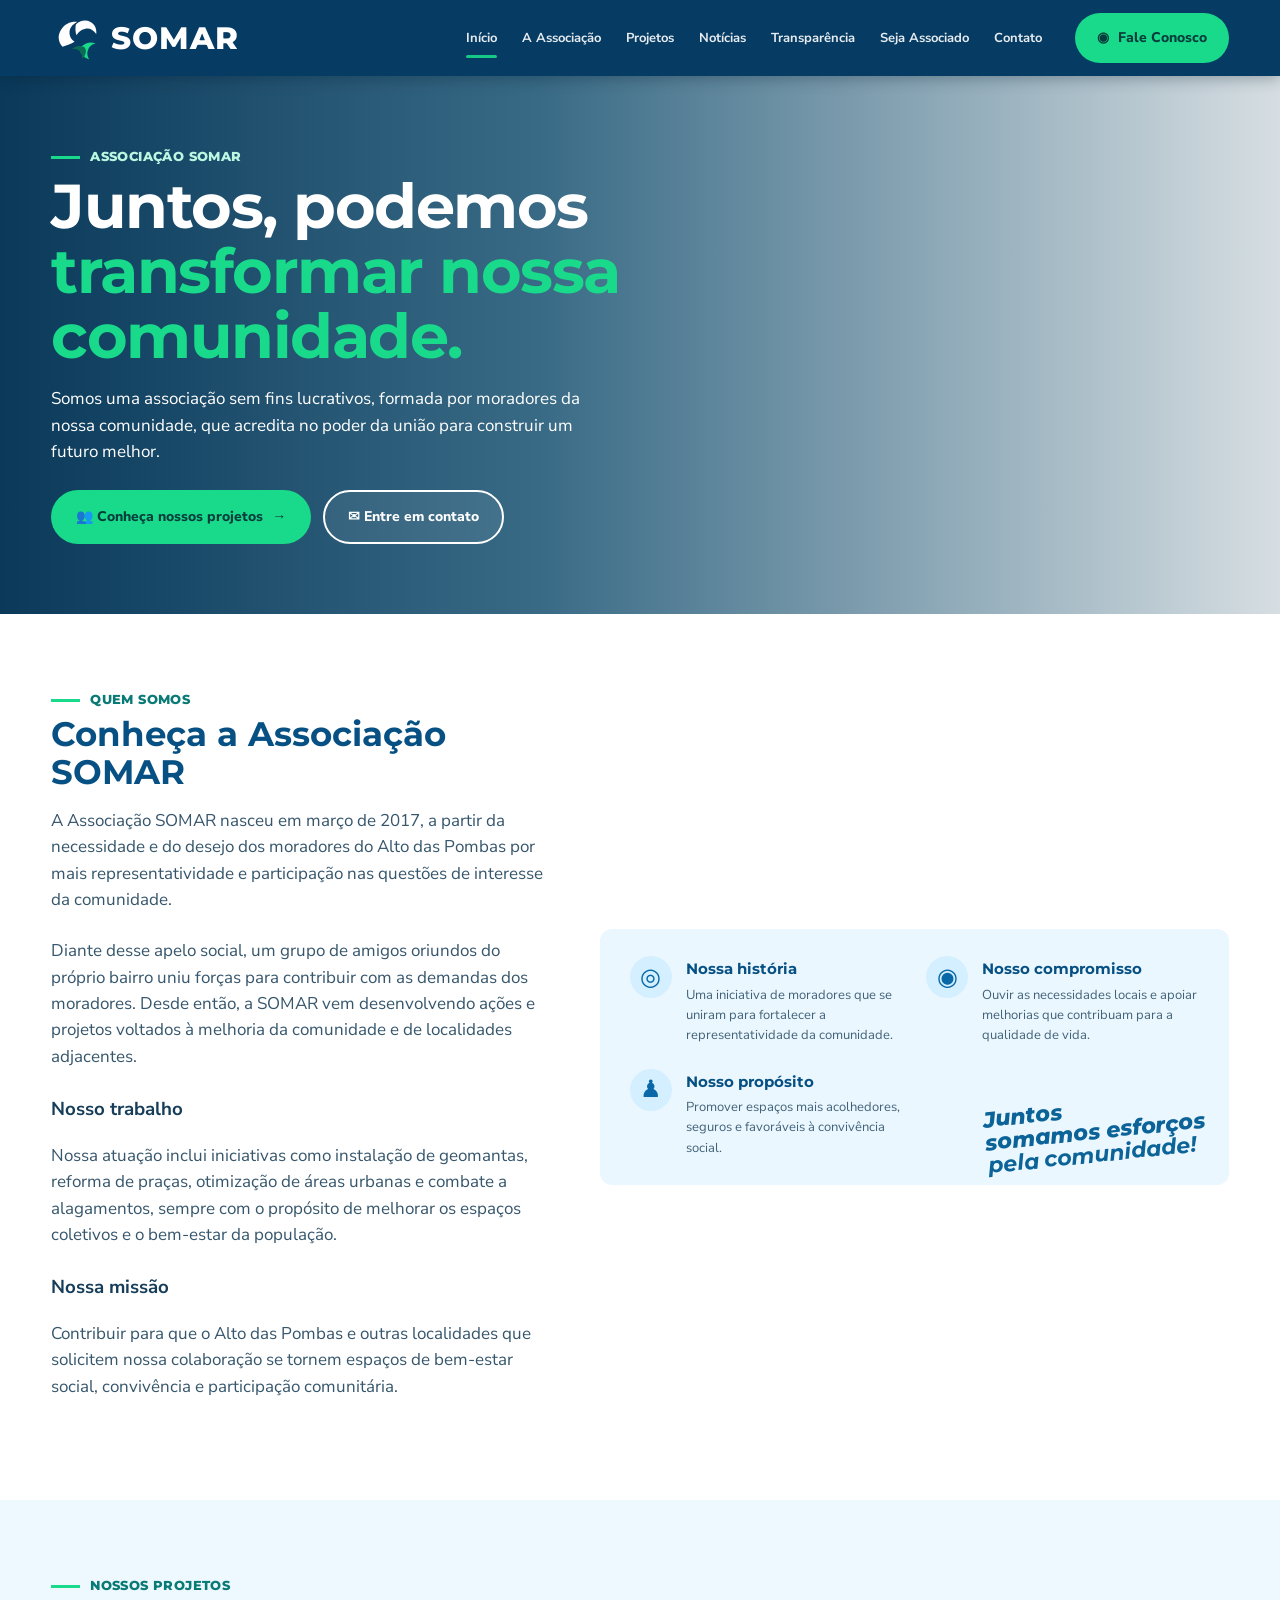
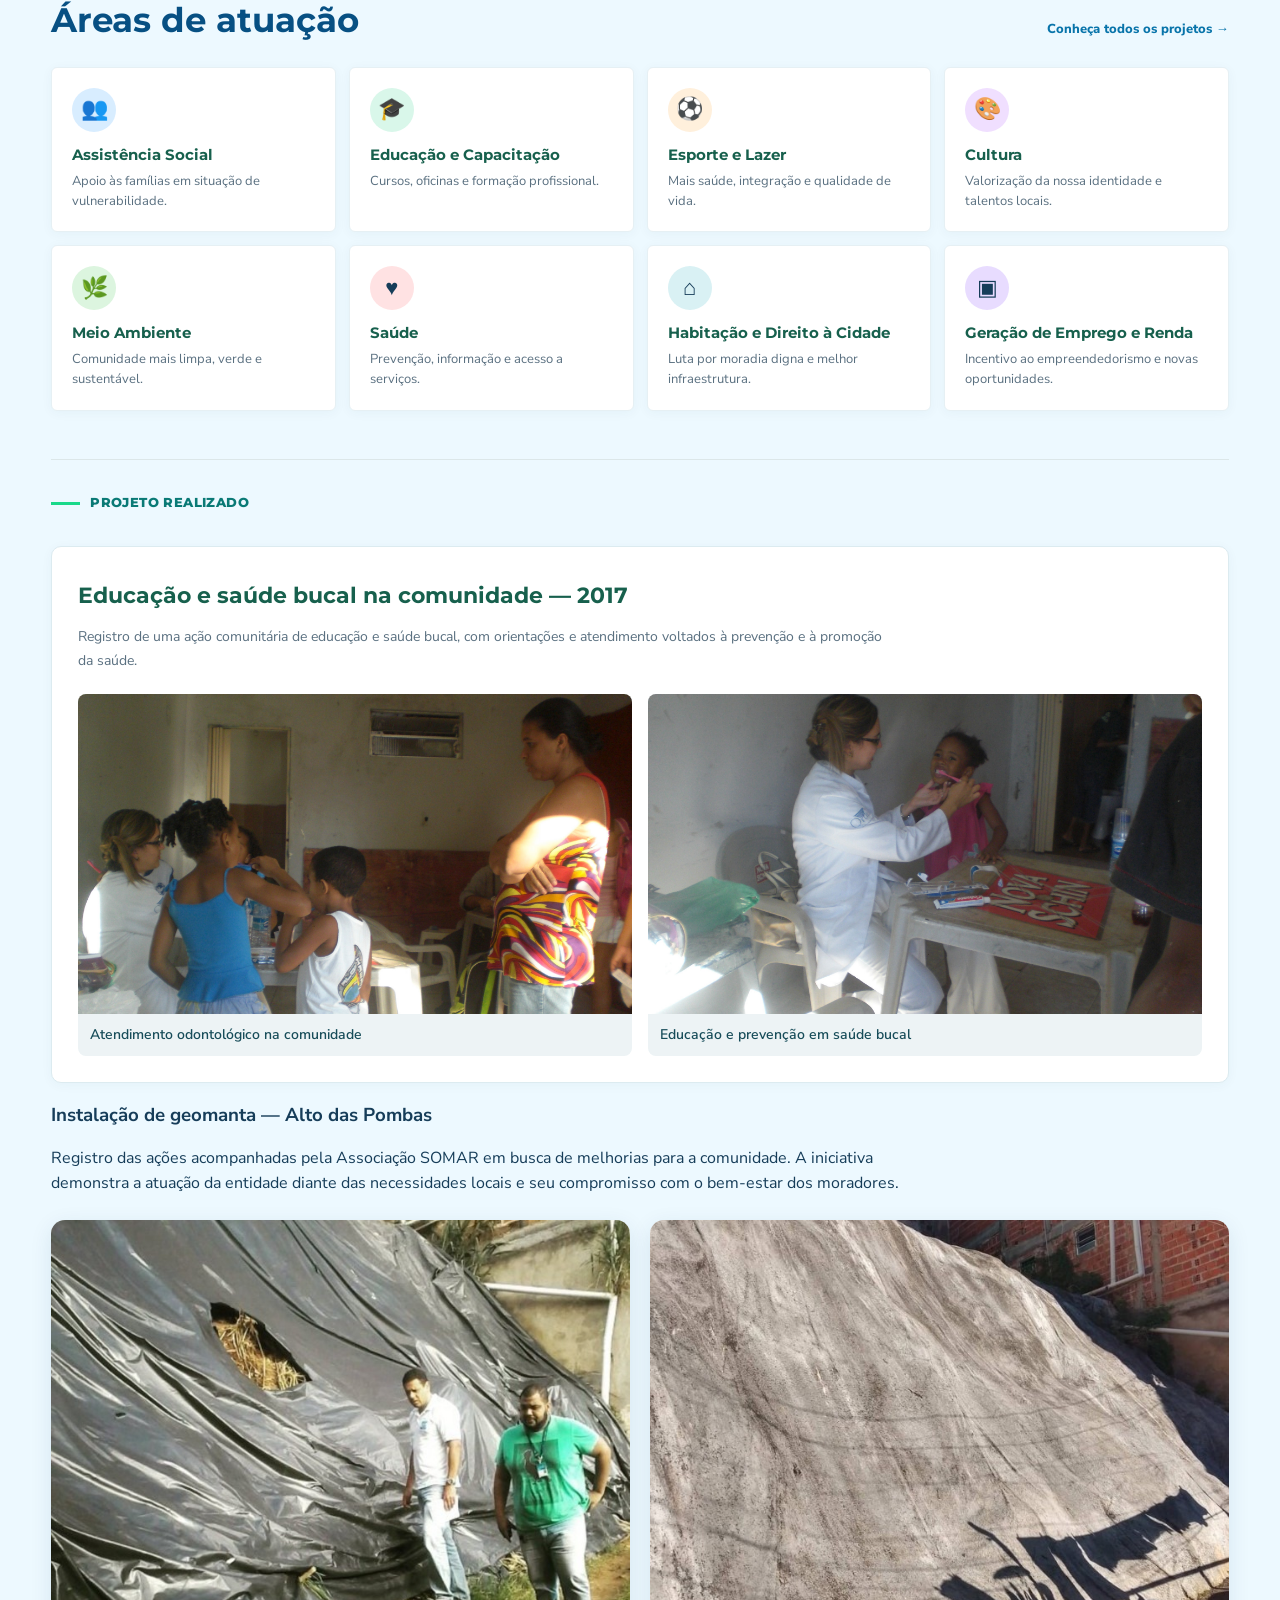
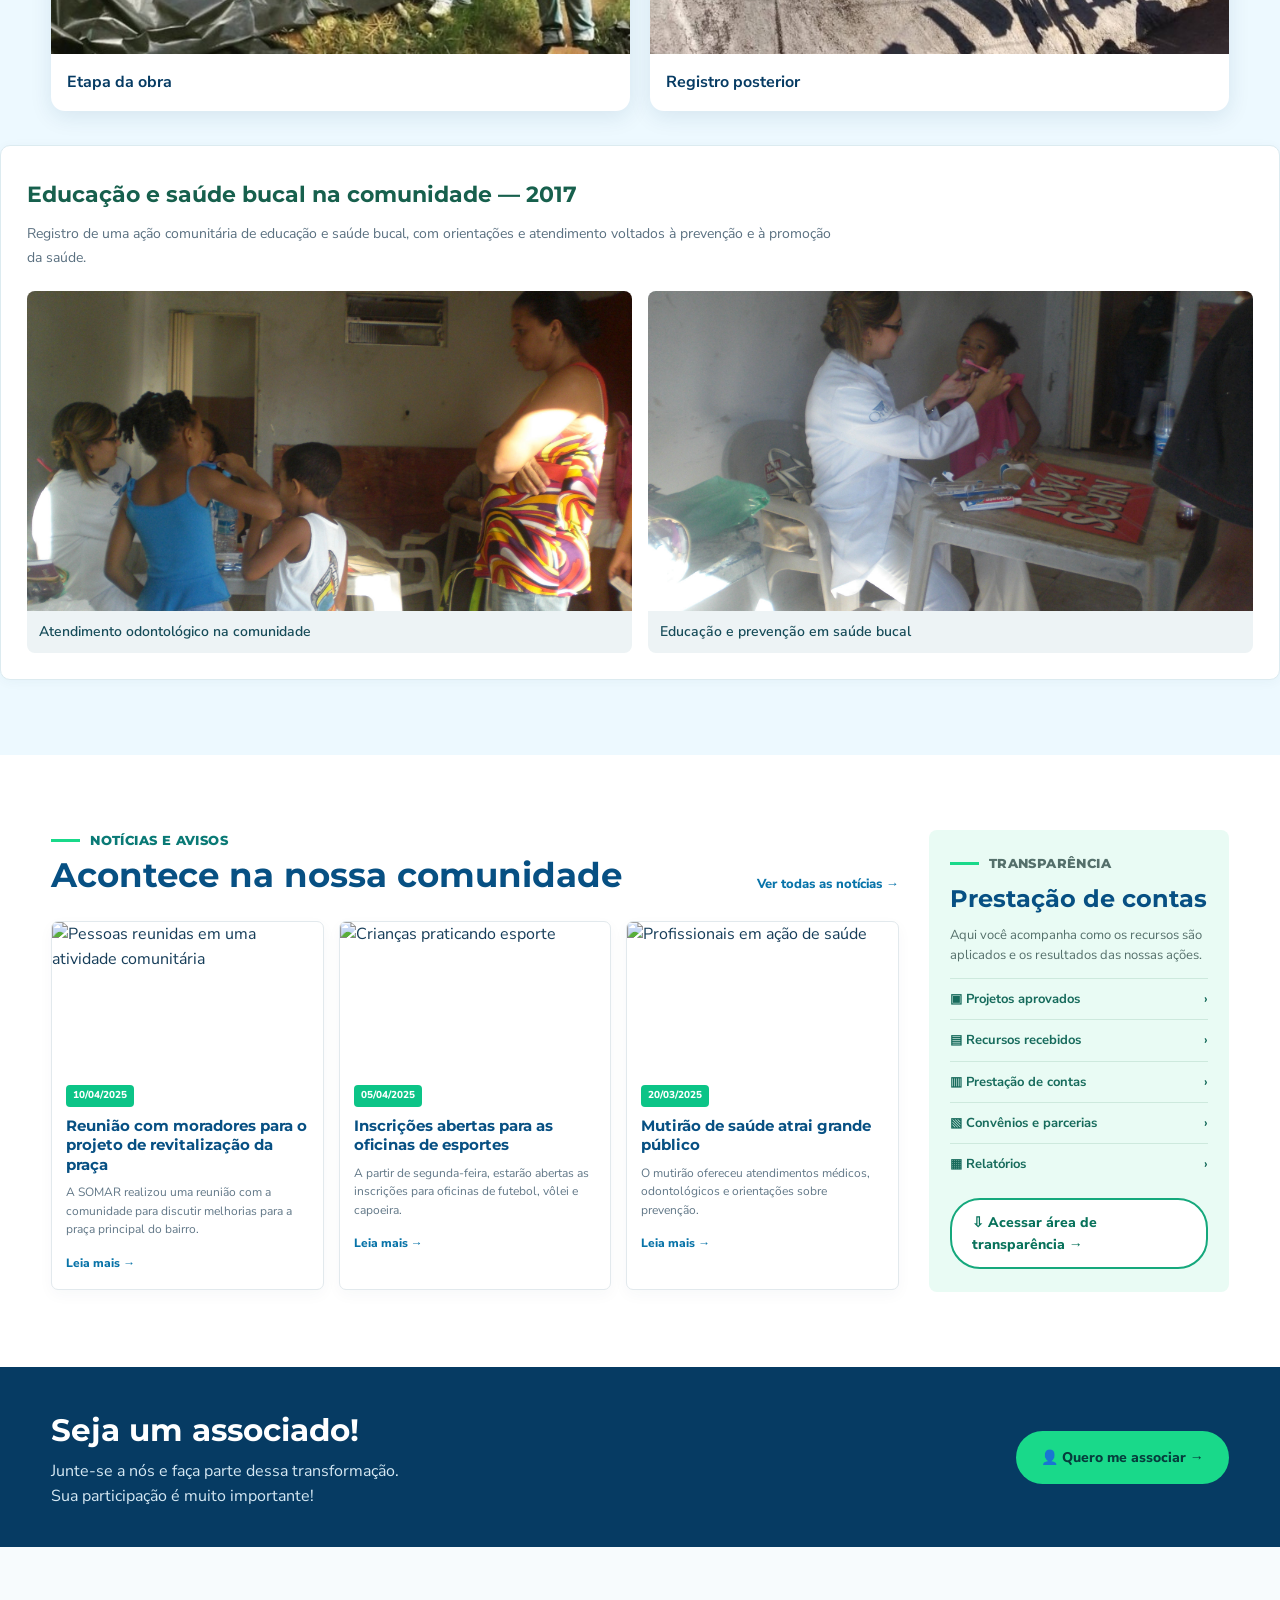
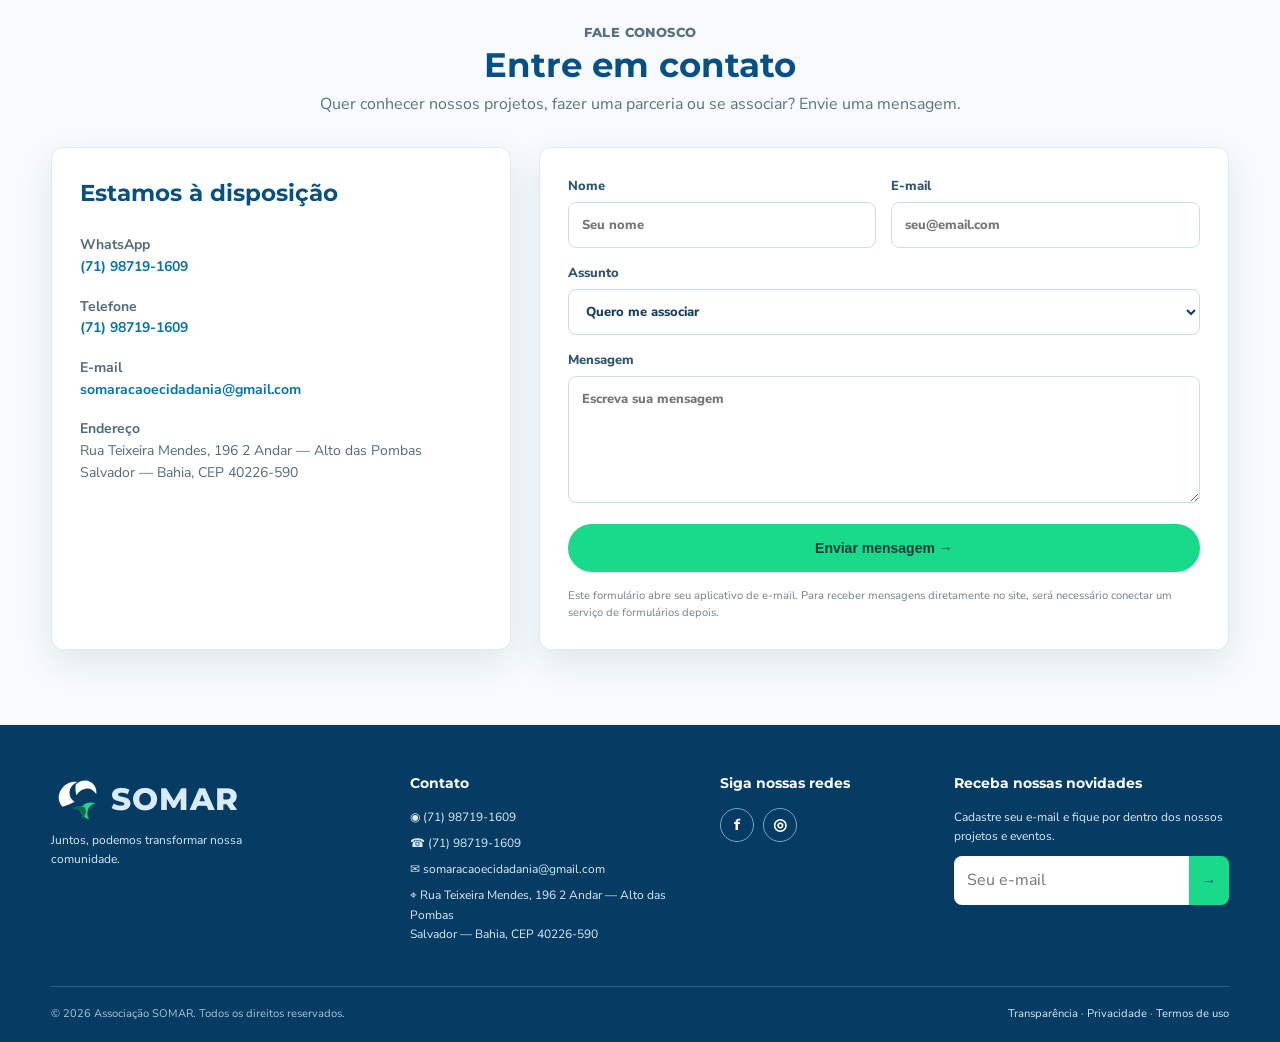
==== commit e51fe71b: "Update index[1].html" ====
--- a/index[1].html
+++ b/index[1].html
@@ -124,6 +124,24 @@
 
         <div class="geomanta-project">
           <p class="eyebrow">PROJETO REALIZADO</p>
+          
+        <div class="project-feature">
+          <div class="project-feature-heading">
+            <h3>Educação e saúde bucal na comunidade — 2017</h3>
+            <p>Registro de uma ação comunitária de educação e saúde bucal, com orientações e atendimento voltados à prevenção e à promoção da saúde.</p>
+          </div>
+          <div class="project-feature-photos">
+            <figure>
+              <img src="CIMG0028.JPG" alt="Atendimento odontológico durante ação comunitária">
+              <figcaption>Atendimento odontológico na comunidade</figcaption>
+            </figure>
+            <figure>
+              <img src="CIMG0006.JPG" alt="Ação de saúde bucal na comunidade">
+              <figcaption>Educação e prevenção em saúde bucal</figcaption>
+            </figure>
+          </div>
+        </div>
+
           <h3>Instalação de geomanta — Alto das Pombas</h3>
           <p class="geomanta-description">Registro das ações acompanhadas pela Associação SOMAR em busca de melhorias para a comunidade. A iniciativa demonstra a atuação da entidade diante das necessidades locais e seu compromisso com o bem-estar dos moradores.</p>
           <div class="geomanta-gallery">
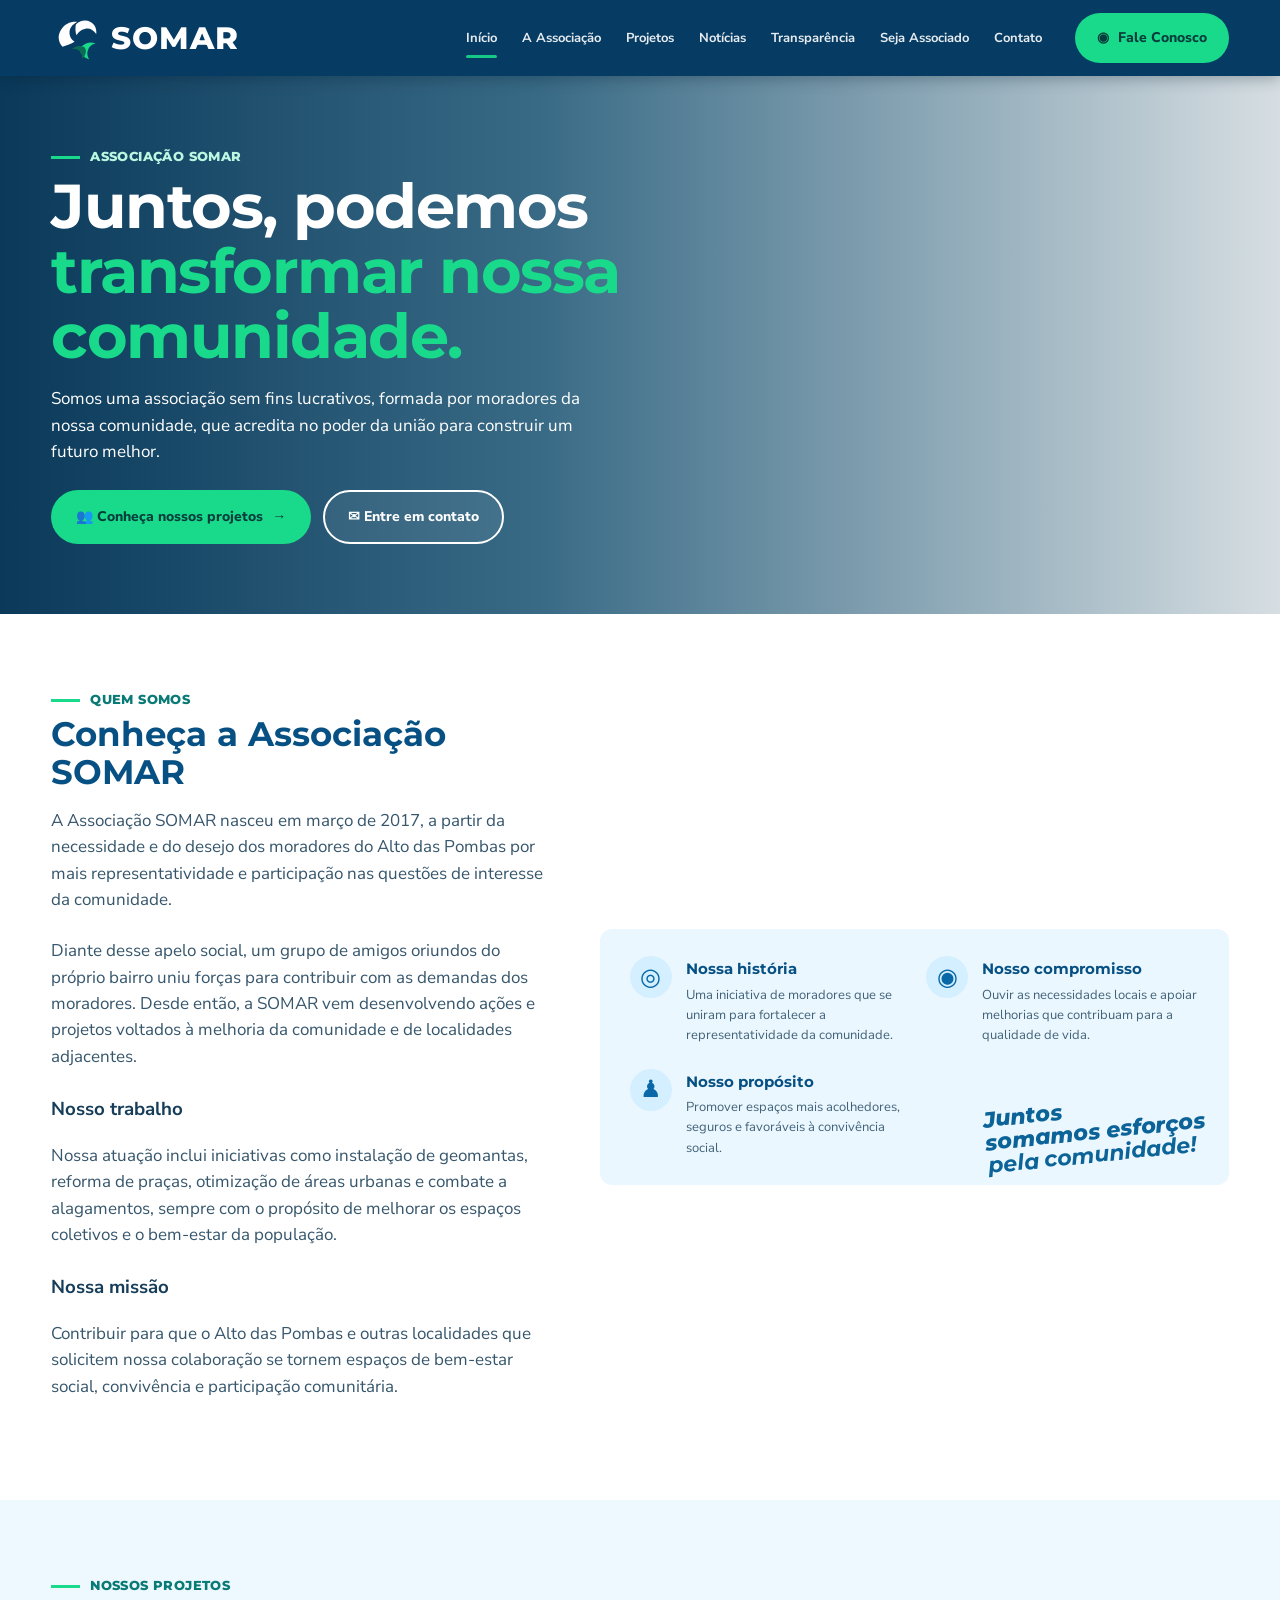
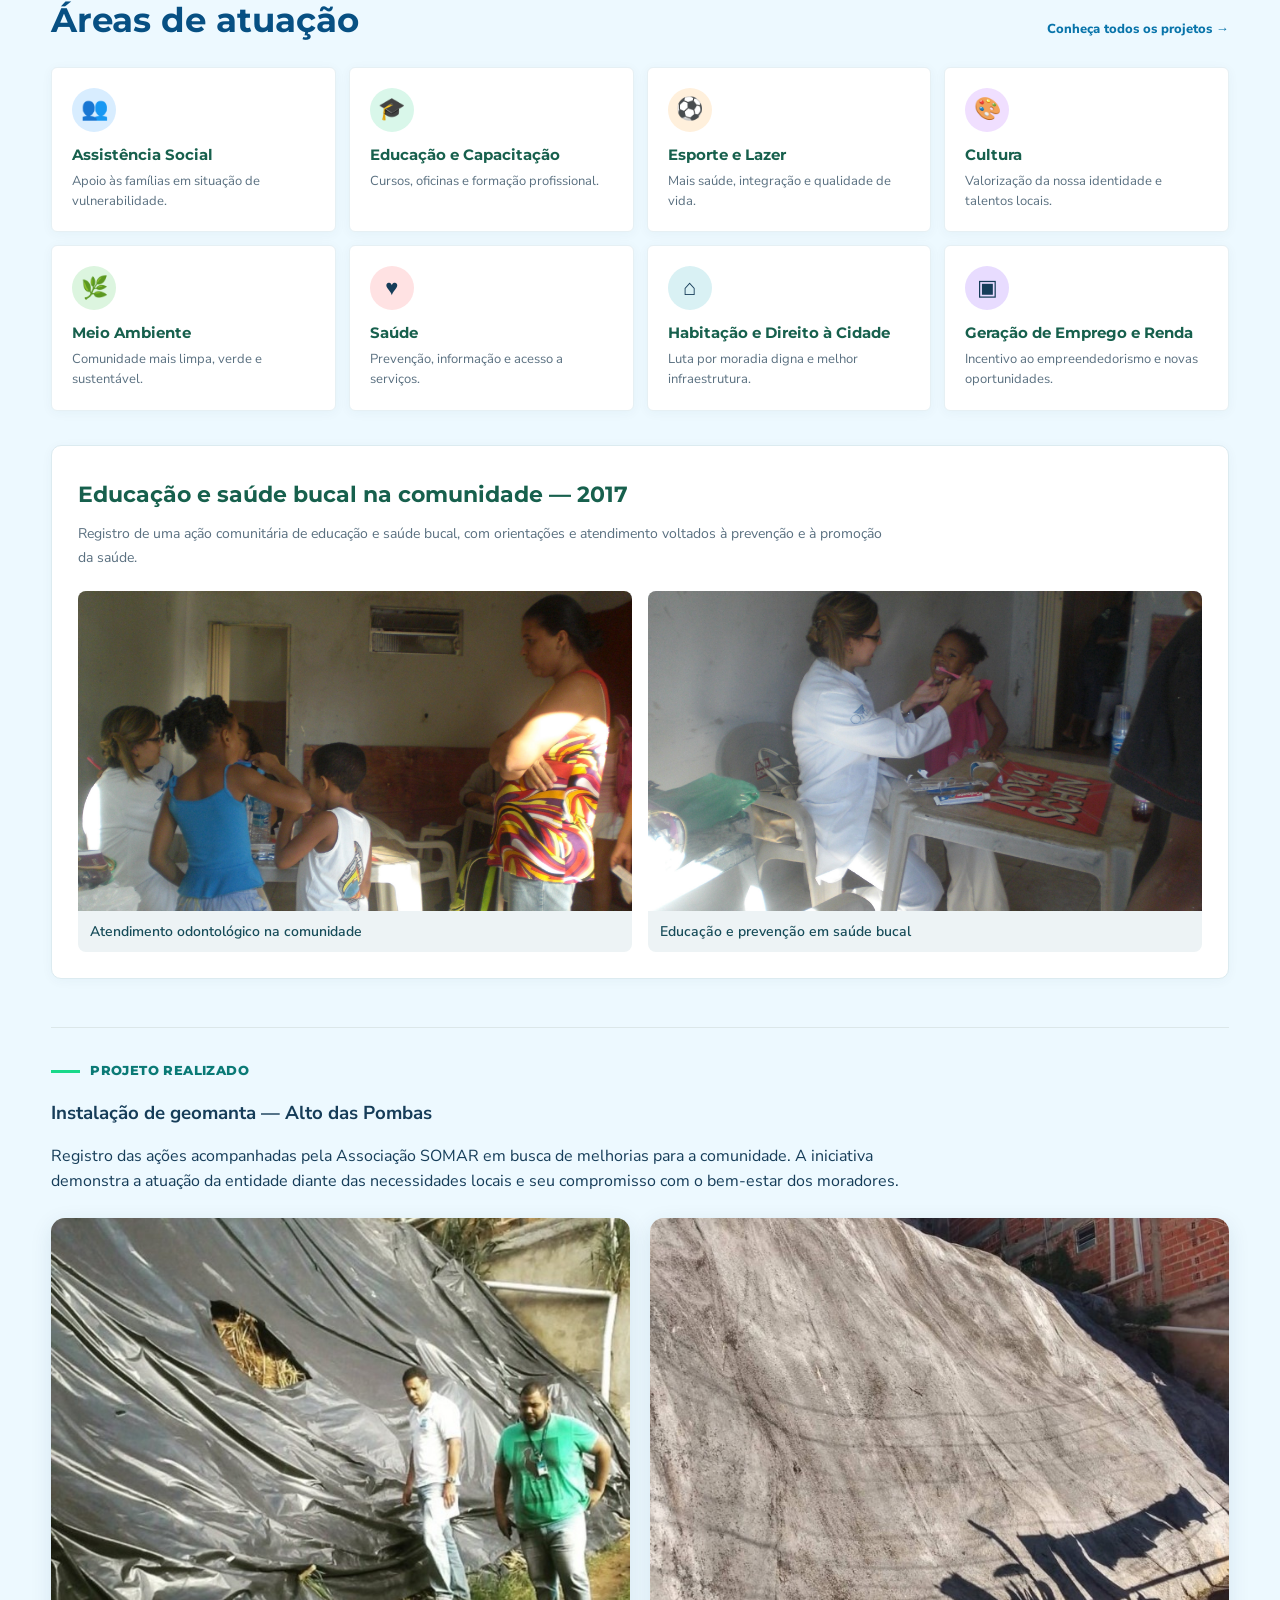
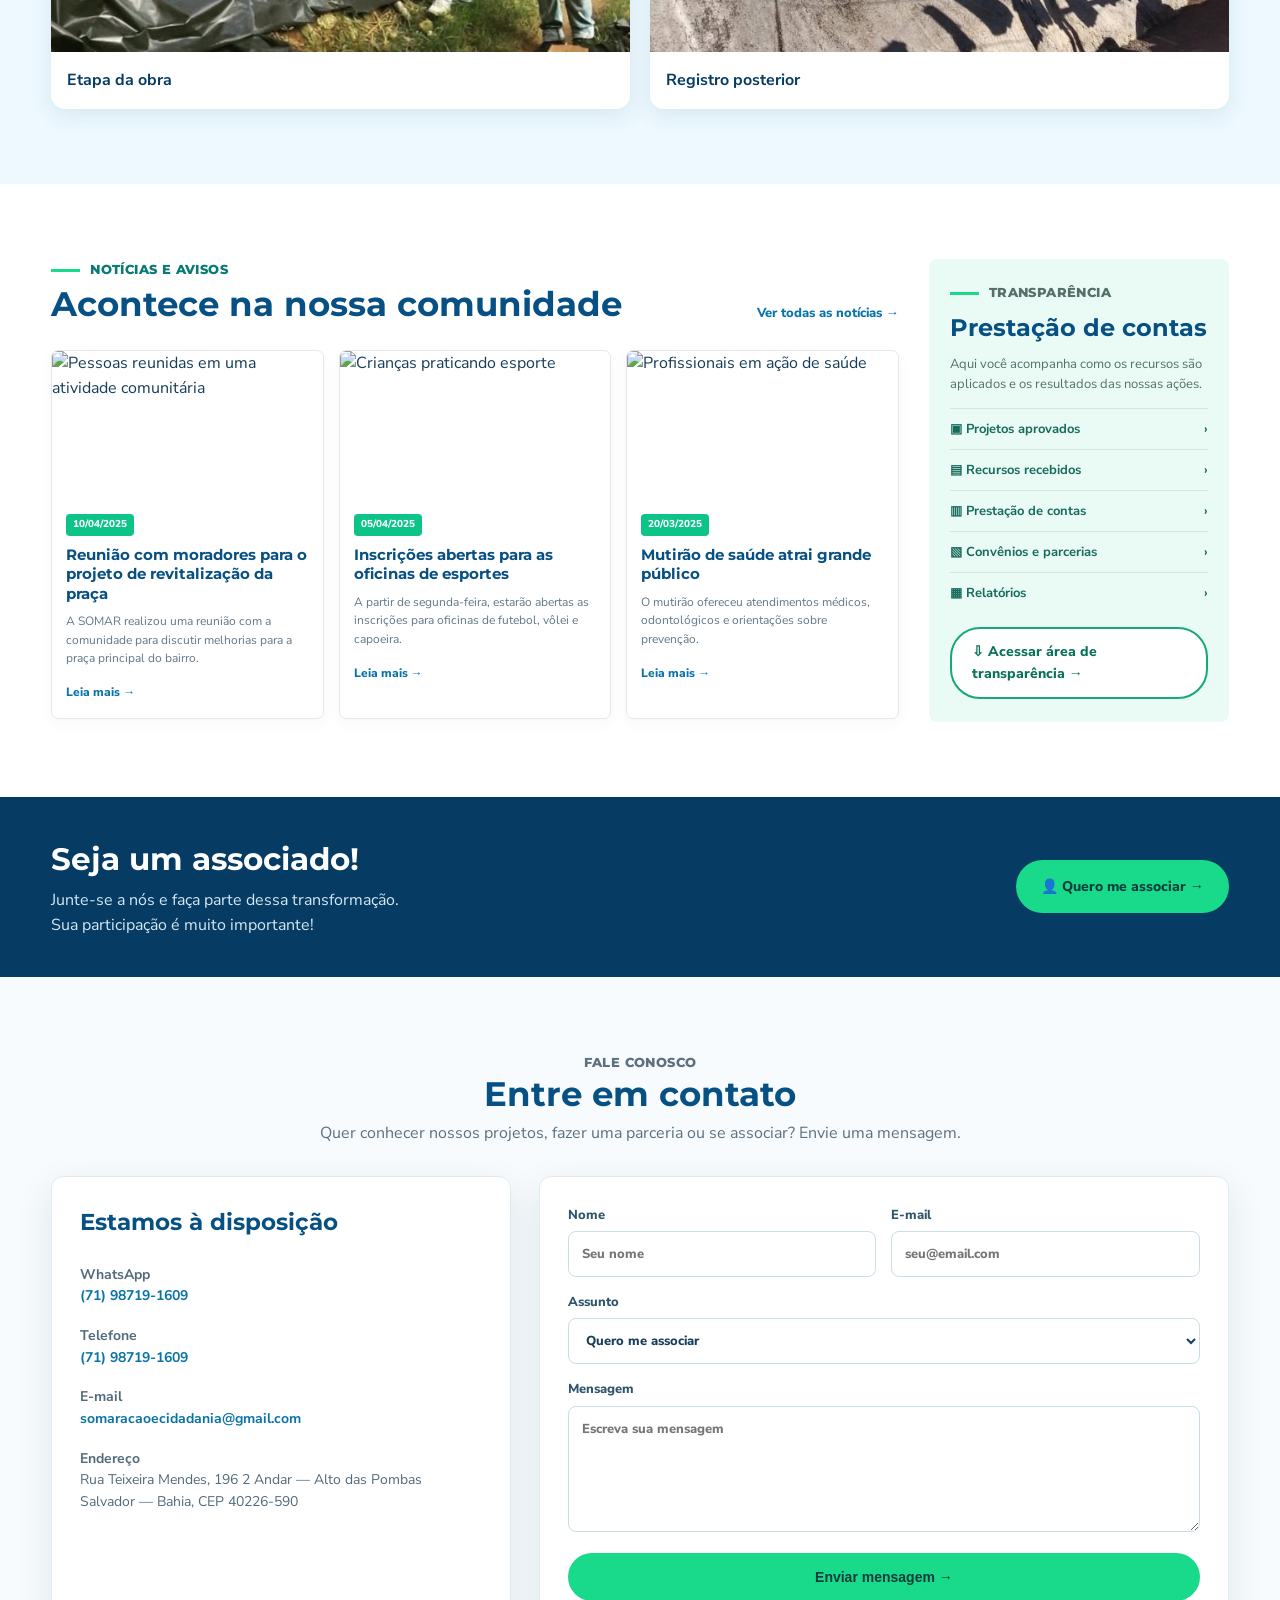
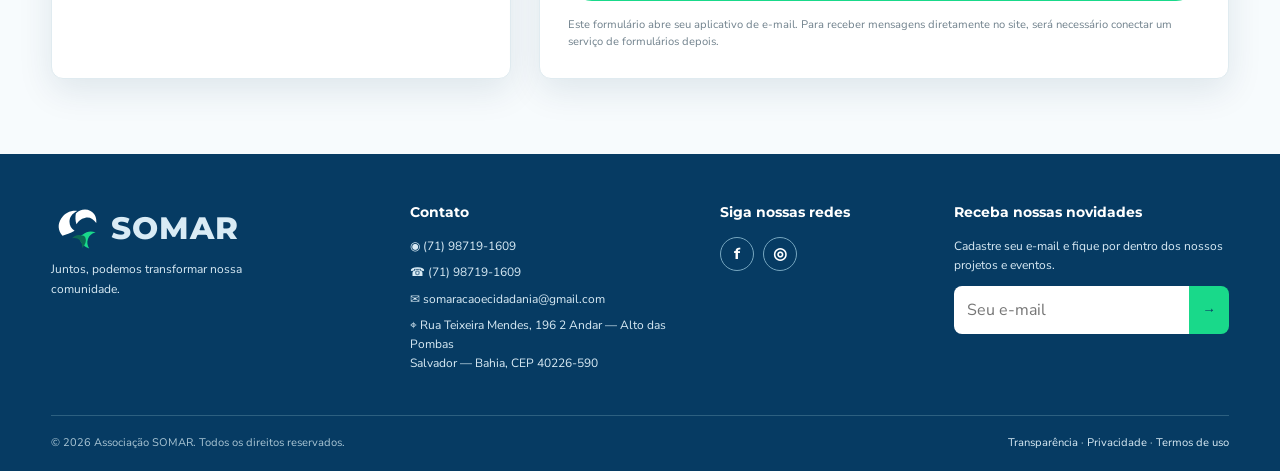
==== commit dfd27064: "Update index[1].html" ====
--- a/index[1].html
+++ b/index[1].html
@@ -121,10 +121,6 @@
           <article class="project-card"><div class="project-icon teal">⌂</div><h3>Habitação e Direito à Cidade</h3><p>Luta por moradia digna e melhor infraestrutura.</p></article>
           <article class="project-card"><div class="project-icon violet">▣</div><h3>Geração de Emprego e Renda</h3><p>Incentivo ao empreendedorismo e novas oportunidades.</p></article>
         </div>
-
-        <div class="geomanta-project">
-          <p class="eyebrow">PROJETO REALIZADO</p>
-          
         <div class="project-feature">
           <div class="project-feature-heading">
             <h3>Educação e saúde bucal na comunidade — 2017</h3>
@@ -142,7 +138,11 @@
           </div>
         </div>
 
-          <h3>Instalação de geomanta — Alto das Pombas</h3>
+
+        <div class="geomanta-project">
+          <p class="eyebrow">PROJETO REALIZADO</p>
+          
+                 <h3>Instalação de geomanta — Alto das Pombas</h3>
           <p class="geomanta-description">Registro das ações acompanhadas pela Associação SOMAR em busca de melhorias para a comunidade. A iniciativa demonstra a atuação da entidade diante das necessidades locais e seu compromisso com o bem-estar dos moradores.</p>
           <div class="geomanta-gallery">
             <figure>
@@ -157,23 +157,7 @@
         </div>
       </div>
       
-        <div class="project-feature">
-          <div class="project-feature-heading">
-            <h3>Educação e saúde bucal na comunidade — 2017</h3>
-            <p>Registro de uma ação comunitária de educação e saúde bucal, com orientações e atendimento voltados à prevenção e à promoção da saúde.</p>
-          </div>
-          <div class="project-feature-photos">
-            <figure>
-              <img src="CIMG0028.JPG" alt="Ação de saúde bucal com atendimento odontológico na comunidade">
-              <figcaption>Atendimento odontológico na comunidade</figcaption>
-            </figure>
-            <figure>
-              <img src="CIMG0006.JPG" alt="Atividade de saúde bucal voltada às crianças da comunidade">
-              <figcaption>Educação e prevenção em saúde bucal</figcaption>
-            </figure>
-          </div>
-        </div>
-
+       
     </section>
 
     <section id="noticias" class="section news-section">
